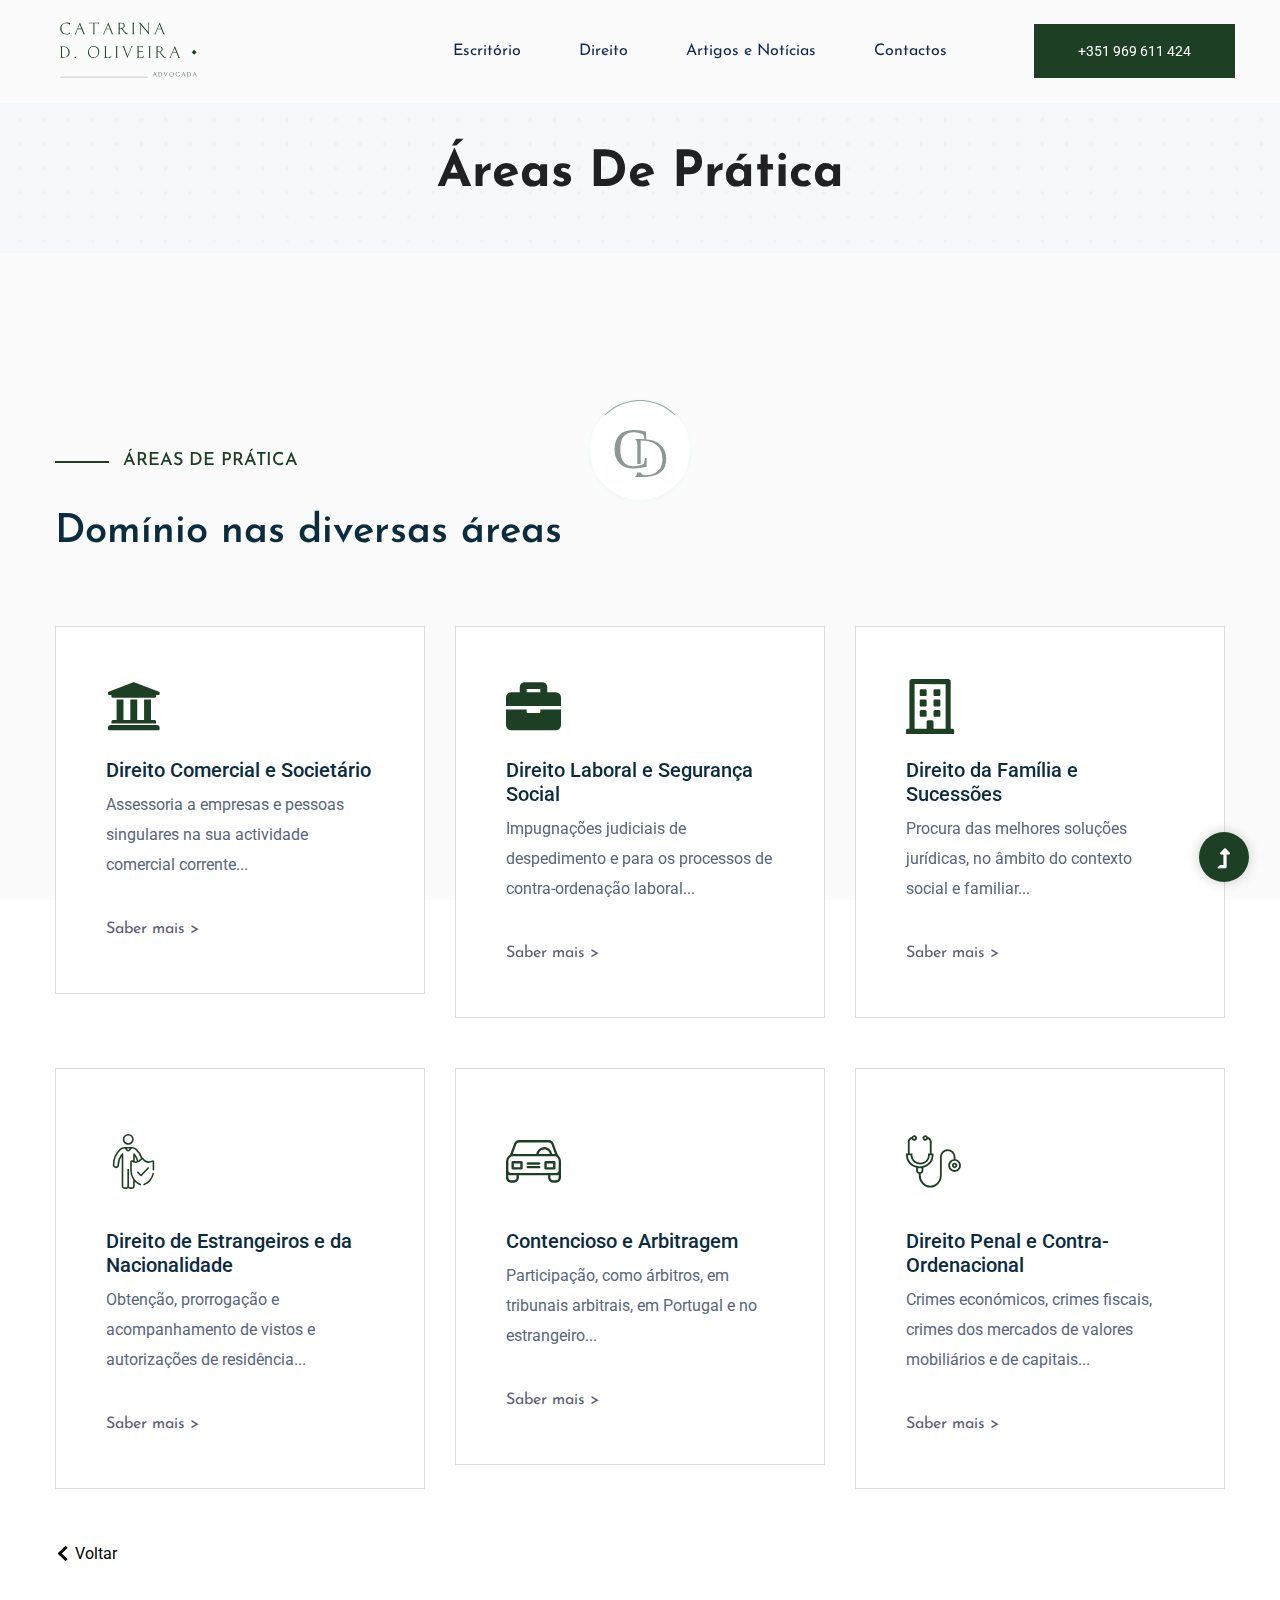
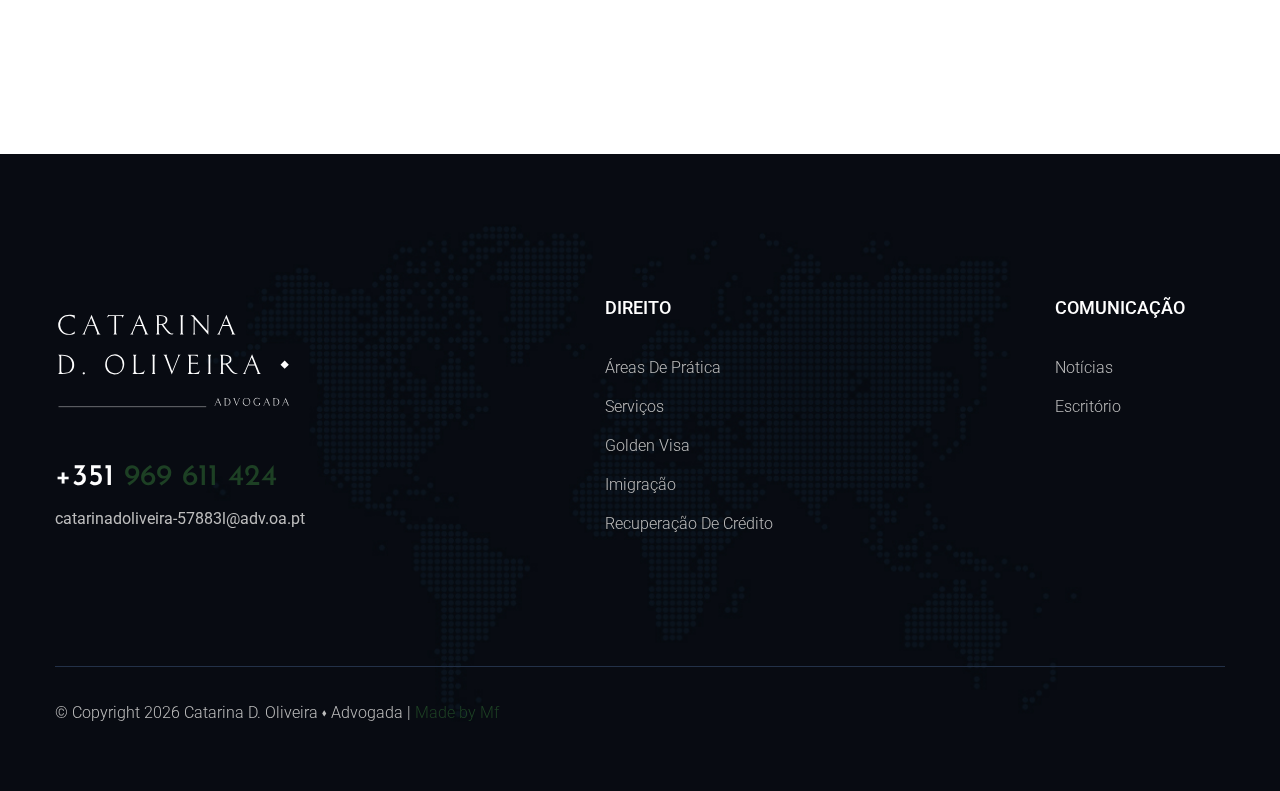
==== areas_de_pratica.html @ 8ecac86a "Initial commit" ====
<!doctype html>
<html class="no-js" lang="zxx">
<head>
    <meta charset="utf-8">
    <meta http-equiv="x-ua-compatible" content="ie=edge">
    <title>Catarina D. Oliveira - Advogada </title>
    <meta name="description" content="">
    <meta name="viewport" content="width=device-width, initial-scale=1">
    <link rel="manifest" href="site.webmanifest">
    <link rel="shortcut icon" type="image/x-icon" href="assets/img/favicon.svg">

    <!-- CSS here -->
    <link rel="stylesheet" href="assets/css/bootstrap.min.css">
    <link rel="stylesheet" href="assets/css/owl.carousel.min.css">
    <link rel="stylesheet" href="assets/css/slicknav.css">
    <link rel="stylesheet" href="assets/css/flaticon.css">
    <link rel="stylesheet" href="assets/css/animate.min.css">
    <link rel="stylesheet" href="assets/css/magnific-popup.css">
    <link rel="stylesheet" href="assets/css/fontawesome-all.min.css">
    <link rel="stylesheet" href="assets/css/themify-icons.css">
    <link rel="stylesheet" href="assets/css/slick.css">
    <link rel="stylesheet" href="assets/css/nice-select.css">
    <link rel="stylesheet" href="assets/css/style.css">
</head>
<body class="body-bg">
<!--? Preloader Start -->
<div id="preloader-active">
    <div class="preloader d-flex align-items-center justify-content-center">
        <div class="preloader-inner position-relative">
            <div class="preloader-circle"></div>
            <div class="preloader-img pere-text">
                <img src="assets/img/logo/loder.svg" alt="Logotipo CDO Advogada">
            </div>
        </div>
    </div>
</div>
<header>
    <!--? Header Start -->
    <div class="header-area">
        <div class="main-header  header-sticky">
            <div class="container-fluid">
                <div class="row align-items-center">
                    <!-- Logo -->
                    <div class="col-xl-2 col-lg-2 col-md-1">
                        <div class="logo">
                            <a href="index.html"><img src="assets/img/logo/logo.svg" alt="Logotipo CDO Advogada"></a>
                        </div>
                    </div>
                    <div class="col-xl-10 col-lg-10 col-md-10">
                        <div class="menu-main d-flex align-items-center justify-content-end">
                            <!-- Main-menu -->
                            <div class="main-menu f-right d-none d-lg-block">
                                <nav> 
                                    <ul id="navigation">
                                        <li><a href="escritorio.html">Escritório</a></li>
                                        <li><a>Direito</a>
                                            <ul class="submenu">
                                                <li><a><strong>Áreas de Prática</strong></a></li>
                                                <li><a href="index.html#serviços">Serviços</a></li>
                                            </ul>
                                        </li>
                                        <li><a href="escritorio.html#Artigos">Artigos e Notícias</a></li>
                                        <li><a href="contactos.html">Contactos</a></li>
                                    </ul>
                                </nav>
                            </div>
                            <div class="header-right-btn f-right d-none d-lg-block ml-30">
                                <a href="tel:+351969611424" class="header-btn">+351 969 611 424</a>
                            </div>
                        </div>
                    </div>   
                    <!-- Mobile Menu -->
                    <div class="col-12">
                        <div class="mobile_menu d-block d-lg-none"></div>
                    </div>
                </div>
            </div>
        </div>
    </div>
    <!-- Header End -->
    </header>
    <main>
        <!--? Hero Start -->
        <div class="slider-area2">
            <div class="slider-height2  d-flex align-items-center">
                <div class="container">
                    <div class="row">
                        <div class="col-xl-12">
                            <div class="hero-cap hero-cap2 text-center">
                                <h2>Áreas de Prática</h2>
                            </div>
                        </div>
                    </div>
                </div>
            </div>
        </div>
        <!--? Categories Area Start -->
        <div class="categories-area section-padding30">
            <div class="container">
                <div class="row">
                    <div class="col-lg-6 col-md-8">
                        <!-- Section Tittle -->
                        <div class="section-tittle mb-70">
                            <span>ÁREAS DE PRÁTICA</span>
                            <h2>Domínio nas diversas áreas</h2>
                        </div>
                    </div>
                </div>
                <div class="row">
                    <div class="col-lg-4 col-md-6 col-sm-6">
                        <div class="single-cat mb-50">
                            <div class="cat-icon">
                                <span class="fas fa-university" ></span>
                            </div>
                            <div class="cat-cap">
                                <h5>Direito Comercial e Societário</h5>
                                <p>Assessoria a empresas e pessoas singulares na sua actividade comercial corrente...</p>
                                 <a href="contactos.html" class="read-more1">Saber mais ></a>
                            </div>
                        </div>
                    </div>
                    <div class="col-lg-4 col-md-6 col-sm-6">
                        <div class="single-cat mb-50">
                            <div class="cat-icon">
                                <span class="fas fa-briefcase"></span>
                            </div>
                            <div class="cat-cap">
                                <h5>Direito Laboral e Segurança Social</h5>
                                <p>Impugnações judiciais de despedimento e para os processos de contra-ordenação laboral...</p>
                                 <a href="contactos.html" class="read-more1">Saber mais ></a>
                            </div>
                        </div>
                    </div>
                    <div class="col-lg-4 col-md-6 col-sm-6">
                        <div class="single-cat mb-50">
                            <div class="cat-icon">
                                <span class="far fa-building"></span>
                            </div>
                            <div class="cat-cap">
                                <h5>Direito da Família e Sucessões </h5>
                                <p>Procura das melhores soluções jurídicas, no âmbito do contexto social e familiar...</p>
                                 <a href="contactos.html" class="read-more1">Saber mais ></a>
                            </div>
                        </div>
                    </div>
                    <div class="col-lg-4 col-md-6 col-sm-6">
                        <div class="single-cat mb-50">
                            <div class="cat-icon">
                                <span class="flaticon-life"></span>
                            </div>
                            <div class="cat-cap">
                                <h5>Direito de Estrangeiros e da Nacionalidade</h5>
                                <p>Obtenção, prorrogação e acompanhamento de vistos e autorizações de residência...</p>
                                <a href="contactos.html" class="read-more1">Saber mais ></a>
                            </div>
                        </div>
                    </div>
                    <div class="col-lg-4 col-md-6 col-sm-6">
                        <div class="single-cat mb-50">
                            <div class="cat-icon">
                                <span class="flaticon-car"></span>
                            </div>
                            <div class="cat-cap">
                                <h5>Contencioso e Arbitragem </h5>
                                <p>Participação, como árbitros, em tribunais arbitrais, em Portugal e no estrangeiro...</p>
                                 <a href="contactos.html" class="read-more1">Saber mais ></a>
                            </div>
                        </div>
                    </div>
                    <div class="col-lg-4 col-md-6 col-sm-6">
                        <div class="single-cat mb-50">
                            <div class="cat-icon">
                                <span class="flaticon-doctor"></span>
                            </div>
                            <div class="cat-cap">
                                <h5>Direito Penal e Contra-Ordenacional</h5>
                                <p>Crimes económicos, crimes fiscais, crimes dos mercados de valores mobiliários e de capitais...</p>
                                 <a href="contactos.html" class="read-more1">Saber mais ></a>
                            </div>
                        </div>
                    </div>
                    <br><br>
                    <P><a style="color: black;padding-left:20px;" href="index.html#areas"><i class="left-arrow"></i> Voltar</a></P>
                </div>
            </div>
        </div>
    </main>
    <footer>
        <!--? Footer Start-->
        <div class="footer-area section-bg" data-background="assets/img/gallery/footer_bg.jpg">
            <div class="container">
                <div class="footer-top footer-padding">
                    <div class="row d-flex justify-content-between">
                        <div class="col-xl-3 col-lg-4 col-md-5 col-sm-8">
                            <div class="single-footer-caption mb-50">
                                <!-- logo -->
                                <div class="footer-logo">
                                    <a href="index.html"><img src="assets/img/logo/logo_footer.svg" alt=""></a>
                                </div>
                              
                                <div class="footer-number">
                                    <h4><span>+351 </span>969 611 424</h4>
                                    <p>catarinadoliveira-57883l@adv.oa.pt</p>
                                </div>
                            </div>
                        </div>
                        <div class="col-xl-2 col-lg-2 col-md-3 col-sm-5">
                            <div class="single-footer-caption mb-50">
                                <div class="footer-tittle">
                                    <h4>Direito</h4>
                                    <ul>
                                        <li><a href="areas_de_pratica.html">Áreas de Prática</a></li>
                                        <li><a href="#serviços">Serviços</a></li>
                                        <li><a href="servicos_golden_visa.html">Golden Visa</a></li>
                                        <li><a href="servicos_imigracao.html">Imigração</a></li>
                                        <li><a href="servicos _recuperacao_credito.html">Recuperação de Crédito</a></li>
                                    </ul>
                                </div>
                            </div>
                        </div>
                        <div class="col-xl-2 col-lg-2 col-md-3 col-sm-5">
                            <div class="single-footer-caption mb-50">
                                <div class="footer-tittle">
                                    <h4>Comunicação</h4>
                                    <ul>
                                        <li><a href="escritorio.html#Artigos">Notícias</a></li>
                                        <li><a href="escritorio.html">Escritório</a></li>
                                        <!--<li><a href="#">Política de Privacidade</a></li>
                                        <li><a href="#">Mapa do site</a></li>-->
                                    </ul>
                                </div>
                            </div>
                        </div>
                    </div>
                </div>
                <div class="footer-bottom">
                    <div class="row d-flex justify-content-between align-items-center">
                        <div class="col-xl-9 col-lg-8">
                            <div class="footer-copy-right">
                                <p>&copy; Copyright <script>document.write(new Date().getFullYear());</script> Catarina D. Oliveira &#11050; Advogada | <a>Made by Mf</a></p>
                            </div>
                        </div>
                    </div>
                </div>
            </div>
        </div>
        <!-- Footer End-->
      </footer>
      <!-- Scroll Up -->
      <div id="back-top" >
        <a title="Go to Top" href="#"> <i class="fas fa-level-up-alt"></i></a>
      </div>
      
        <!-- JS here -->
        
        <script src="./assets/js/vendor/modernizr-3.5.0.min.js"></script>
        <!-- Jquery, Popper, Bootstrap -->
        <script src="./assets/js/vendor/jquery-1.12.4.min.js"></script>
        <script src="./assets/js/popper.min.js"></script>
        <script src="./assets/js/bootstrap.min.js"></script>
        <!-- Jquery Mobile Menu -->
        <script src="./assets/js/jquery.slicknav.min.js"></script>
      
        <!-- Jquery Slick , Owl-Carousel Plugins -->
        <script src="./assets/js/owl.carousel.min.js"></script>
        <script src="./assets/js/slick.min.js"></script>
        <!-- One Page, Animated-HeadLin -->
        <script src="./assets/js/wow.min.js"></script>
        <script src="./assets/js/animated.headline.js"></script>
        <script src="./assets/js/jquery.magnific-popup.js"></script>
      
        <!-- Nice-select, sticky -->
        <script src="./assets/js/jquery.nice-select.min.js"></script>
        <script src="./assets/js/jquery.sticky.js"></script>
      
        <!-- counter , waypoint -->
        <script src="./assets/js/jquery.counterup.min.js"></script>
        
        <!-- contact js -->
        <script src="./assets/js/contact.js"></script>
        <script src="./assets/js/jquery.form.js"></script>
        <script src="./assets/js/jquery.validate.min.js"></script>
        <script src="./assets/js/mail-script.js"></script>
        <script src="./assets/js/jquery.ajaxchimp.min.js"></script>
        
        <!-- Jquery Plugins, main Jquery -->	
        <script src="./assets/js/plugins.js"></script>
        <script src="./assets/js/main.js"></script>
        
      </body>
      </html>
---- assets/css/flaticon.css ----
/*
  	Flaticon icon font: Flaticon
  	Creation date: 22/04/2020 14:40
  	*/

@font-face {
  font-family: "Flaticon";
  src: url("../fonts/Flaticon.eot");
  src: url("../fonts/Flaticon.eot?#iefix") format("embedded-opentype"),
       url("../fonts/Flaticon.woff2") format("woff2"),
       url("../fonts/Flaticon.woff") format("woff"),
       url("../fonts/Flaticon.ttf") format("truetype"),
       url("../fonts/Flaticon.svg#Flaticon") format("svg");
  font-weight: normal;
  font-style: normal;
}

@media screen and (-webkit-min-device-pixel-ratio:0) {
  @font-face {
    font-family: "Flaticon";
    src: url(".../fonts/fonts/Flaticon.svg#Flaticon") format("svg");
  }
}

[class^="flaticon-"]:before, [class*=" flaticon-"]:before,
[class^="flaticon-"]:after, [class*=" flaticon-"]:after {   
  font-family: Flaticon;
}

.flaticon-car:before { content: "\f100"; }
.flaticon-doctor:before { content: "\f101"; }
.flaticon-life:before { content: "\f102"; }
---- assets/css/themify-icons.css ----
@font-face {
	font-family: 'themify';
	src:url('../fonts/themify.eot?-fvbane');


	src:url('../fonts/themify.eot?#iefix-fvbane') format('embedded-opentype'),
		url('../fonts/themify.woff?-fvbane') format('woff'),
		url('../fonts/themify.ttf?-fvbane') format('truetype'),
		url('../fonts/themify.svg?-fvbane#themify') format('svg');
	font-weight: normal;
	font-style: normal;
}

[class^="ti-"], [class*=" ti-"] {
	font-family: 'themify';
	speak: none;
	font-style: normal;
	font-weight: normal;
	font-variant: normal;
	text-transform: none;
	line-height: 1;

	/* Better Font Rendering =========== */
	-webkit-font-smoothing: antialiased;
	-moz-osx-font-smoothing: grayscale;
}

.ti-wand:before {
	content: "\e600";
}
.ti-volume:before {
	content: "\e601";
}
.ti-user:before {
	content: "\e602";
}
.ti-unlock:before {
	content: "\e603";
}
.ti-unlink:before {
	content: "\e604";
}
.ti-trash:before {
	content: "\e605";
}
.ti-thought:before {
	content: "\e606";
}
.ti-target:before {
	content: "\e607";
}
.ti-tag:before {
	content: "\e608";
}
.ti-tablet:before {
	content: "\e609";
}
.ti-star:before {
	content: "\e60a";
}
.ti-spray:before {
	content: "\e60b";
}
.ti-signal:before {
	content: "\e60c";
}
.ti-shopping-cart:before {
	content: "\e60d";
}
.ti-shopping-cart-full:before {
	content: "\e60e";
}
.ti-settings:before {
	content: "\e60f";
}
.ti-search:before {
	content: "\e610";
}
.ti-zoom-in:before {
	content: "\e611";
}
.ti-zoom-out:before {
	content: "\e612";
}
.ti-cut:before {
	content: "\e613";
}
.ti-ruler:before {
	content: "\e614";
}
.ti-ruler-pencil:before {
	content: "\e615";
}
.ti-ruler-alt:before {
	content: "\e616";
}
.ti-bookmark:before {
	content: "\e617";
}
.ti-bookmark-alt:before {
	content: "\e618";
}
.ti-reload:before {
	content: "\e619";
}
.ti-plus:before {
	content: "\e61a";
}
.ti-pin:before {
	content: "\e61b";
}
.ti-pencil:before {
	content: "\e61c";
}
.ti-pencil-alt:before {
	content: "\e61d";
}
.ti-paint-roller:before {
	content: "\e61e";
}
.ti-paint-bucket:before {
	content: "\e61f";
}
.ti-na:before {
	content: "\e620";
}
.ti-mobile:before {
	content: "\e621";
}
.ti-minus:before {
	content: "\e622";
}
.ti-medall:before {
	content: "\e623";
}
.ti-medall-alt:before {
	content: "\e624";
}
.ti-marker:before {
	content: "\e625";
}
.ti-marker-alt:before {
	content: "\e626";
}
.ti-arrow-up:before {
	content: "\e627";
}
.ti-arrow-right:before {
	content: "\e628";
}
.ti-arrow-left:before {
	content: "\e629";
}
.ti-arrow-down:before {
	content: "\e62a";
}
.ti-lock:before {
	content: "\e62b";
}
.ti-location-arrow:before {
	content: "\e62c";
}
.ti-link:before {
	content: "\e62d";
}
.ti-layout:before {
	content: "\e62e";
}
.ti-layers:before {
	content: "\e62f";
}
.ti-layers-alt:before {
	content: "\e630";
}
.ti-key:before {
	content: "\e631";
}
.ti-import:before {
	content: "\e632";
}
.ti-image:before {
	content: "\e633";
}
.ti-heart:before {
	content: "\e634";
}
.ti-heart-broken:before {
	content: "\e635";
}
.ti-hand-stop:before {
	content: "\e636";
}
.ti-hand-open:before {
	content: "\e637";
}
.ti-hand-drag:before {
	content: "\e638";
}
.ti-folder:before {
	content: "\e639";
}
.ti-flag:before {
	content: "\e63a";
}
.ti-flag-alt:before {
	content: "\e63b";
}
.ti-flag-alt-2:before {
	content: "\e63c";
}
.ti-eye:before {
	content: "\e63d";
}
.ti-export:before {
	content: "\e63e";
}
.ti-exchange-vertical:before {
	content: "\e63f";
}
.ti-desktop:before {
	content: "\e640";
}
.ti-cup:before {
	content: "\e641";
}
.ti-crown:before {
	content: "\e642";
}
.ti-comments:before {
	content: "\e643";
}
.ti-comment:before {
	content: "\e644";
}
.ti-comment-alt:before {
	content: "\e645";
}
.ti-close:before {
	content: "\e646";
}
.ti-clip:before {
	content: "\e647";
}
.ti-angle-up:before {
	content: "\e648";
}
.ti-angle-right:before {
	content: "\e649";
}
.ti-angle-left:before {
	content: "\e64a";
}
.ti-angle-down:before {
	content: "\e64b";
}
.ti-check:before {
	content: "\e64c";
}
.ti-check-box:before {
	content: "\e64d";
}
.ti-camera:before {
	content: "\e64e";
}
.ti-announcement:before {
	content: "\e64f";
}
.ti-brush:before {
	content: "\e650";
}
.ti-briefcase:before {
	content: "\e651";
}
.ti-bolt:before {
	content: "\e652";
}
.ti-bolt-alt:before {
	content: "\e653";
}
.ti-blackboard:before {
	content: "\e654";
}
.ti-bag:before {
	content: "\e655";
}
.ti-move:before {
	content: "\e656";
}
.ti-arrows-vertical:before {
	content: "\e657";
}
.ti-arrows-horizontal:before {
	content: "\e658";
}
.ti-fullscreen:before {
	content: "\e659";
}
.ti-arrow-top-right:before {
	content: "\e65a";
}
.ti-arrow-top-left:before {
	content: "\e65b";
}
.ti-arrow-circle-up:before {
	content: "\e65c";
}
.ti-arrow-circle-right:before {
	content: "\e65d";
}
.ti-arrow-circle-left:before {
	content: "\e65e";
}
.ti-arrow-circle-down:before {
	content: "\e65f";
}
.ti-angle-double-up:before {
	content: "\e660";
}
.ti-angle-double-right:before {
	content: "\e661";
}
.ti-angle-double-left:before {
	content: "\e662";
}
.ti-angle-double-down:before {
	content: "\e663";
}
.ti-zip:before {
	content: "\e664";
}
.ti-world:before {
	content: "\e665";
}
.ti-wheelchair:before {
	content: "\e666";
}
.ti-view-list:before {
	content: "\e667";
}
.ti-view-list-alt:before {
	content: "\e668";
}
.ti-view-grid:before {
	content: "\e669";
}
.ti-uppercase:before {
	content: "\e66a";
}
.ti-upload:before {
	content: "\e66b";
}
.ti-underline:before {
	content: "\e66c";
}
.ti-truck:before {
	content: "\e66d";
}
.ti-timer:before {
	content: "\e66e";
}
.ti-ticket:before {
	content: "\e66f";
}
.ti-thumb-up:before {
	content: "\e670";
}
.ti-thumb-down:before {
	content: "\e671";
}
.ti-text:before {
	content: "\e672";
}
.ti-stats-up:before {
	content: "\e673";
}
.ti-stats-down:before {
	content: "\e674";
}
.ti-split-v:before {
	content: "\e675";
}
.ti-split-h:before {
	content: "\e676";
}
.ti-smallcap:before {
	content: "\e677";
}
.ti-shine:before {
	content: "\e678";
}
.ti-shift-right:before {
	content: "\e679";
}
.ti-shift-left:before {
	content: "\e67a";
}
.ti-shield:before {
	content: "\e67b";
}
.ti-notepad:before {
	content: "\e67c";
}
.ti-server:before {
	content: "\e67d";
}
.ti-quote-right:before {
	content: "\e67e";
}
.ti-quote-left:before {
	content: "\e67f";
}
.ti-pulse:before {
	content: "\e680";
}
.ti-printer:before {
	content: "\e681";
}
.ti-power-off:before {
	content: "\e682";
}
.ti-plug:before {
	content: "\e683";
}
.ti-pie-chart:before {
	content: "\e684";
}
.ti-paragraph:before {
	content: "\e685";
}
.ti-panel:before {
	content: "\e686";
}
.ti-package:before {
	content: "\e687";
}
.ti-music:before {
	content: "\e688";
}
.ti-music-alt:before {
	content: "\e689";
}
.ti-mouse:before {
	content: "\e68a";
}
.ti-mouse-alt:before {
	content: "\e68b";
}
.ti-money:before {
	content: "\e68c";
}
.ti-microphone:before {
	content: "\e68d";
}
.ti-menu:before {
	content: "\e68e";
}
.ti-menu-alt:before {
	content: "\e68f";
}
.ti-map:before {
	content: "\e690";
}
.ti-map-alt:before {
	content: "\e691";
}
.ti-loop:before {
	content: "\e692";
}
.ti-location-pin:before {
	content: "\e693";
}
.ti-list:before {
	content: "\e694";
}
.ti-light-bulb:before {
	content: "\e695";
}
.ti-Italic:before {
	content: "\e696";
}
.ti-info:before {
	content: "\e697";
}
.ti-infinite:before {
	content: "\e698";
}
.ti-id-badge:before {
	content: "\e699";
}
.ti-hummer:before {
	content: "\e69a";
}
.ti-home:before {
	content: "\e69b";
}
.ti-help:before {
	content: "\e69c";
}
.ti-headphone:before {
	content: "\e69d";
}
.ti-harddrives:before {
	content: "\e69e";
}
.ti-harddrive:before {
	content: "\e69f";
}
.ti-gift:before {
	content: "\e6a0";
}
.ti-game:before {
	content: "\e6a1";
}
.ti-filter:before {
	content: "\e6a2";
}
.ti-files:before {
	content: "\e6a3";
}
.ti-file:before {
	content: "\e6a4";
}
.ti-eraser:before {
	content: "\e6a5";
}
.ti-envelope:before {
	content: "\e6a6";
}
.ti-download:before {
	content: "\e6a7";
}
.ti-direction:before {
	content: "\e6a8";
}
.ti-direction-alt:before {
	content: "\e6a9";
}
.ti-dashboard:before {
	content: "\e6aa";
}
.ti-control-stop:before {
	content: "\e6ab";
}
.ti-control-shuffle:before {
	content: "\e6ac";
}
.ti-control-play:before {
	content: "\e6ad";
}
.ti-control-pause:before {
	content: "\e6ae";
}
.ti-control-forward:before {
	content: "\e6af";
}
.ti-control-backward:before {
	content: "\e6b0";
}
.ti-cloud:before {
	content: "\e6b1";
}
.ti-cloud-up:before {
	content: "\e6b2";
}
.ti-cloud-down:before {
	content: "\e6b3";
}
.ti-clipboard:before {
	content: "\e6b4";
}
.ti-car:before {
	content: "\e6b5";
}
.ti-calendar:before {
	content: "\e6b6";
}
.ti-book:before {
	content: "\e6b7";
}
.ti-bell:before {
	content: "\e6b8";
}
.ti-basketball:before {
	content: "\e6b9";
}
.ti-bar-chart:before {
	content: "\e6ba";
}
.ti-bar-chart-alt:before {
	content: "\e6bb";
}
.ti-back-right:before {
	content: "\e6bc";
}
.ti-back-left:before {
	content: "\e6bd";
}
.ti-arrows-corner:before {
	content: "\e6be";
}
.ti-archive:before {
	content: "\e6bf";
}
.ti-anchor:before {
	content: "\e6c0";
}
.ti-align-right:before {
	content: "\e6c1";
}
.ti-align-left:before {
	content: "\e6c2";
}
.ti-align-justify:before {
	content: "\e6c3";
}
.ti-align-center:before {
	content: "\e6c4";
}
.ti-alert:before {
	content: "\e6c5";
}
.ti-alarm-clock:before {
	content: "\e6c6";
}
.ti-agenda:before {
	content: "\e6c7";
}
.ti-write:before {
	content: "\e6c8";
}
.ti-window:before {
	content: "\e6c9";
}
.ti-widgetized:before {
	content: "\e6ca";
}
.ti-widget:before {
	content: "\e6cb";
}
.ti-widget-alt:before {
	content: "\e6cc";
}
.ti-wallet:before {
	content: "\e6cd";
}
.ti-video-clapper:before {
	content: "\e6ce";
}
.ti-video-camera:before {
	content: "\e6cf";
}
.ti-vector:before {
	content: "\e6d0";
}
.ti-themify-logo:before {
	content: "\e6d1";
}
.ti-themify-favicon:before {
	content: "\e6d2";
}
.ti-themify-favicon-alt:before {
	content: "\e6d3";
}
.ti-support:before {
	content: "\e6d4";
}
.ti-stamp:before {
	content: "\e6d5";
}
.ti-split-v-alt:before {
	content: "\e6d6";
}
.ti-slice:before {
	content: "\e6d7";
}
.ti-shortcode:before {
	content: "\e6d8";
}
.ti-shift-right-alt:before {
	content: "\e6d9";
}
.ti-shift-left-alt:before {
	content: "\e6da";
}
.ti-ruler-alt-2:before {
	content: "\e6db";
}
.ti-receipt:before {
	content: "\e6dc";
}
.ti-pin2:before {
	content: "\e6dd";
}
.ti-pin-alt:before {
	content: "\e6de";
}
.ti-pencil-alt2:before {
	content: "\e6df";
}
.ti-palette:before {
	content: "\e6e0";
}
.ti-more:before {
	content: "\e6e1";
}
.ti-more-alt:before {
	content: "\e6e2";
}
.ti-microphone-alt:before {
	content: "\e6e3";
}
.ti-magnet:before {
	content: "\e6e4";
}
.ti-line-double:before {
	content: "\e6e5";
}
.ti-line-dotted:before {
	content: "\e6e6";
}
.ti-line-dashed:before {
	content: "\e6e7";
}
.ti-layout-width-full:before {
	content: "\e6e8";
}
.ti-layout-width-default:before {
	content: "\e6e9";
}
.ti-layout-width-default-alt:before {
	content: "\e6ea";
}
.ti-layout-tab:before {
	content: "\e6eb";
}
.ti-layout-tab-window:before {
	content: "\e6ec";
}
.ti-layout-tab-v:before {
	content: "\e6ed";
}
.ti-layout-tab-min:before {
	content: "\e6ee";
}
.ti-layout-slider:before {
	content: "\e6ef";
}
.ti-layout-slider-alt:before {
	content: "\e6f0";
}
.ti-layout-sidebar-right:before {
	content: "\e6f1";
}
.ti-layout-sidebar-none:before {
	content: "\e6f2";
}
.ti-layout-sidebar-left:before {
	content: "\e6f3";
}
.ti-layout-placeholder:before {
	content: "\e6f4";
}
.ti-layout-menu:before {
	content: "\e6f5";
}
.ti-layout-menu-v:before {
	content: "\e6f6";
}
.ti-layout-menu-separated:before {
	content: "\e6f7";
}
.ti-layout-menu-full:before {
	content: "\e6f8";
}
.ti-layout-media-right-alt:before {
	content: "\e6f9";
}
.ti-layout-media-right:before {
	content: "\e6fa";
}
.ti-layout-media-overlay:before {
	content: "\e6fb";
}
.ti-layout-media-overlay-alt:before {
	content: "\e6fc";
}
.ti-layout-media-overlay-alt-2:before {
	content: "\e6fd";
}
.ti-layout-media-left-alt:before {
	content: "\e6fe";
}
.ti-layout-media-left:before {
	content: "\e6ff";
}
.ti-layout-media-center-alt:before {
	content: "\e700";
}
.ti-layout-media-center:before {
	content: "\e701";
}
.ti-layout-list-thumb:before {
	content: "\e702";
}
.ti-layout-list-thumb-alt:before {
	content: "\e703";
}
.ti-layout-list-post:before {
	content: "\e704";
}
.ti-layout-list-large-image:before {
	content: "\e705";
}
.ti-layout-line-solid:before {
	content: "\e706";
}
.ti-layout-grid4:before {
	content: "\e707";
}
.ti-layout-grid3:before {
	content: "\e708";
}
.ti-layout-grid2:before {
	content: "\e709";
}
.ti-layout-grid2-thumb:before {
	content: "\e70a";
}
.ti-layout-cta-right:before {
	content: "\e70b";
}
.ti-layout-cta-left:before {
	content: "\e70c";
}
.ti-layout-cta-center:before {
	content: "\e70d";
}
.ti-layout-cta-btn-right:before {
	content: "\e70e";
}
.ti-layout-cta-btn-left:before {
	content: "\e70f";
}
.ti-layout-column4:before {
	content: "\e710";
}
.ti-layout-column3:before {
	content: "\e711";
}
.ti-layout-column2:before {
	content: "\e712";
}
.ti-layout-accordion-separated:before {
	content: "\e713";
}
.ti-layout-accordion-merged:before {
	content: "\e714";
}
.ti-layout-accordion-list:before {
	content: "\e715";
}
.ti-ink-pen:before {
	content: "\e716";
}
.ti-info-alt:before {
	content: "\e717";
}
.ti-help-alt:before {
	content: "\e718";
}
.ti-headphone-alt:before {
	content: "\e719";
}
.ti-hand-point-up:before {
	content: "\e71a";
}
.ti-hand-point-right:before {
	content: "\e71b";
}
.ti-hand-point-left:before {
	content: "\e71c";
}
.ti-hand-point-down:before {
	content: "\e71d";
}
.ti-gallery:before {
	content: "\e71e";
}
.ti-face-smile:before {
	content: "\e71f";
}
.ti-face-sad:before {
	content: "\e720";
}
.ti-credit-card:before {
	content: "\e721";
}
.ti-control-skip-forward:before {
	content: "\e722";
}
.ti-control-skip-backward:before {
	content: "\e723";
}
.ti-control-record:before {
	content: "\e724";
}
.ti-control-eject:before {
	content: "\e725";
}
.ti-comments-smiley:before {
	content: "\e726";
}
.ti-brush-alt:before {
	content: "\e727";
}
.ti-youtube:before {
	content: "\e728";
}
.ti-vimeo:before {
	content: "\e729";
}
.ti-twitter:before {
	content: "\e72a";
}
.ti-time:before {
	content: "\e72b";
}
.ti-tumblr:before {
	content: "\e72c";
}
.ti-skype:before {
	content: "\e72d";
}
.ti-share:before {
	content: "\e72e";
}
.ti-share-alt:before {
	content: "\e72f";
}
.ti-rocket:before {
	content: "\e730";
}
.ti-pinterest:before {
	content: "\e731";
}
.ti-new-window:before {
	content: "\e732";
}
.ti-microsoft:before {
	content: "\e733";
}
.ti-list-ol:before {
	content: "\e734";
}
.ti-linkedin:before {
	content: "\e735";
}
.ti-layout-sidebar-2:before {
	content: "\e736";
}
.ti-layout-grid4-alt:before {
	content: "\e737";
}
.ti-layout-grid3-alt:before {
	content: "\e738";
}
.ti-layout-grid2-alt:before {
	content: "\e739";
}
.ti-layout-column4-alt:before {
	content: "\e73a";
}
.ti-layout-column3-alt:before {
	content: "\e73b";
}
.ti-layout-column2-alt:before {
	content: "\e73c";
}
.ti-instagram:before {
	content: "\e73d";
}
.ti-google:before {
	content: "\e73e";
}
.ti-github:before {
	content: "\e73f";
}
.ti-flickr:before {
	content: "\e740";
}
.ti-facebook:before {
	content: "\e741";
}
.ti-dropbox:before {
	content: "\e742";
}
.ti-dribbble:before {
	content: "\e743";
}
.ti-apple:before {
	content: "\e744";
}
.ti-android:before {
	content: "\e745";
}
.ti-save:before {
	content: "\e746";
}
.ti-save-alt:before {
	content: "\e747";
}
.ti-yahoo:before {
	content: "\e748";
}
.ti-wordpress:before {
	content: "\e749";
}
.ti-vimeo-alt:before {
	content: "\e74a";
}
.ti-twitter-alt:before {
	content: "\e74b";
}
.ti-tumblr-alt:before {
	content: "\e74c";
}
.ti-trello:before {
	content: "\e74d";
}
.ti-stack-overflow:before {
	content: "\e74e";
}
.ti-soundcloud:before {
	content: "\e74f";
}
.ti-sharethis:before {
	content: "\e750";
}
.ti-sharethis-alt:before {
	content: "\e751";
}
.ti-reddit:before {
	content: "\e752";
}
.ti-pinterest-alt:before {
	content: "\e753";
}
.ti-microsoft-alt:before {
	content: "\e754";
}
.ti-linux:before {
	content: "\e755";
}
.ti-jsfiddle:before {
	content: "\e756";
}
.ti-joomla:before {
	content: "\e757";
}
.ti-html5:before {
	content: "\e758";
}
.ti-flickr-alt:before {
	content: "\e759";
}
.ti-email:before {
	content: "\e75a";
}
.ti-drupal:before {
	content: "\e75b";
}
.ti-dropbox-alt:before {
	content: "\e75c";
}
.ti-css3:before {
	content: "\e75d";
}
.ti-rss:before {
	content: "\e75e";
}
.ti-rss-alt:before {
	content: "\e75f";
}
---- assets/css/nice-select.css ----
.nice-select {
  -webkit-tap-highlight-color: transparent;
  background-color: #fff;
  border-radius: 5px;
  border: solid 1px #e8e8e8;
  box-sizing: border-box;
  clear: both;
  cursor: pointer;
  display: block;
  float: left;
  font-family: inherit;
  font-size: 14px;
  font-weight: normal;
  height: 42px;
  line-height: 40px;
  outline: none;
  padding-left: 18px;
  padding-right: 30px;
  position: relative;
  text-align: left !important;
  -webkit-transition: all 0.2s ease-in-out;
  transition: all 0.2s ease-in-out;
  -webkit-user-select: none;
     -moz-user-select: none;
      -ms-user-select: none;
          user-select: none;
  white-space: nowrap;
  width: auto; }
  .nice-select:hover {
    border-color: #dbdbdb; }
  .nice-select:active, .nice-select.open, .nice-select:focus {
    border-color: #999; }
  .nice-select:after {
    border-bottom: 2px solid #999;
    border-right: 2px solid #999;
    content: '';
    display: block;
    height: 5px;
    margin-top: -4px;
    pointer-events: none;
    position: absolute;
    right: 12px;
    top: 50%;
    -webkit-transform-origin: 66% 66%;
        -ms-transform-origin: 66% 66%;
            transform-origin: 66% 66%;
    -webkit-transform: rotate(45deg);
        -ms-transform: rotate(45deg);
            transform: rotate(45deg);
    -webkit-transition: all 0.15s ease-in-out;
    transition: all 0.15s ease-in-out;
    width: 5px; }
  .nice-select.open:after {
    -webkit-transform: rotate(-135deg);
        -ms-transform: rotate(-135deg);
            transform: rotate(-135deg); }
  .nice-select.open .list {
    opacity: 1;
    pointer-events: auto;
    -webkit-transform: scale(1) translateY(0);
        -ms-transform: scale(1) translateY(0);
            transform: scale(1) translateY(0); }
  .nice-select.disabled {
    border-color: #ededed;
    color: #999;
    pointer-events: none; }
    .nice-select.disabled:after {
      border-color: #cccccc; }
  .nice-select.wide {
    width: 100%; }
    .nice-select.wide .list {
      left: 0 !important;
      right: 0 !important; }
  .nice-select.right {
    float: right; }
    .nice-select.right .list {
      left: auto;
      right: 0; }
  .nice-select.small {
    font-size: 12px;
    height: 36px;
    line-height: 34px; }
    .nice-select.small:after {
      height: 4px;
      width: 4px; }
    .nice-select.small .option {
      line-height: 34px;
      min-height: 34px; }
  .nice-select .list {
    background-color: #fff;
    border-radius: 5px;
    box-shadow: 0 0 0 1px rgba(68, 68, 68, 0.11);
    box-sizing: border-box;
    margin-top: 4px;
    opacity: 0;
    overflow: hidden;
    padding: 0;
    pointer-events: none;
    position: absolute;
    top: 100%;
    left: 0;
    -webkit-transform-origin: 50% 0;
        -ms-transform-origin: 50% 0;
            transform-origin: 50% 0;
    -webkit-transform: scale(0.75) translateY(-21px);
        -ms-transform: scale(0.75) translateY(-21px);
            transform: scale(0.75) translateY(-21px);
    -webkit-transition: all 0.2s cubic-bezier(0.5, 0, 0, 1.25), opacity 0.15s ease-out;
    transition: all 0.2s cubic-bezier(0.5, 0, 0, 1.25), opacity 0.15s ease-out;
    z-index: 9; }
    .nice-select .list:hover .option:not(:hover) {
      background-color: transparent !important; }
  .nice-select .option {
    cursor: pointer;
    font-weight: 400;
    line-height: 40px;
    list-style: none;
    min-height: 40px;
    outline: none;
    padding-left: 18px;
    padding-right: 29px;
    text-align: left;
    -webkit-transition: all 0.2s;
    transition: all 0.2s; }
    .nice-select .option:hover, .nice-select .option.focus, .nice-select .option.selected.focus {
      background-color: #f6f6f6; }
    .nice-select .option.selected {
      font-weight: bold; }
    .nice-select .option.disabled {
      background-color: transparent;
      color: #999;
      cursor: default; }

.no-csspointerevents .nice-select .list {
  display: none; }

.no-csspointerevents .nice-select.open .list {
  display: block; }
---- assets/css/style.css ----
@import url("https://fonts.googleapis.com/css?family=Josefin+Sans:300,400,500,600,700|Roboto:300,400,500,700|Rubik:300,400,500,700,900&display=swap");.white-bg{background:#ffffff}.gray-bg{background:#f5f5f5}.section-bg1{background:#13151b}.gray-bg{background:#f7f7fd}.white-bg{background:#fff}.black-bg{background:#16161a}.theme-bg{background:#1d4024}.brand-bg{background:#f1f4fa}.testimonial-bg{background:#f9fafc}.white-color{color:#fff}.black-color{color:#16161a}.theme-color{color:#1d4024}.boxed-btn{background:#fff;color:#1d4024 !important;display:inline-block;padding:18px 44px;font-family:"Josefin Sans",sans-serif;font-size:14px;font-weight:400;border:0;border:1px solid #1d4024;letter-spacing:3px;text-align:center;color:#1d4024;text-transform:uppercase;cursor:pointer}.boxed-btn:hover{background:#1d4024;color:#fff !important;border:1px solid #1d4024}.boxed-btn:focus{outline:none}.boxed-btn.large-width{width:220px}[data-overlay]{position:relative;background-size:cover;background-repeat:no-repeat;background-position:center center}[data-overlay]::before{position:absolute;left:0;top:0;right:0;bottom:0;content:""}[data-opacity="1"]::before{opacity:0.1}[data-opacity="2"]::before{opacity:0.2}[data-opacity="3"]::before{opacity:0.3}[data-opacity="4"]::before{opacity:0.4}[data-opacity="5"]::before{opacity:0.5}[data-opacity="6"]::before{opacity:0.6}[data-opacity="7"]::before{opacity:0.7}[data-opacity="8"]::before{opacity:0.8}[data-opacity="9"]::before{opacity:0.9}body{font-family:"Roboto",sans-serif;font-weight:normal;font-style:normal}h1,h2,h3,h4,h5,h6{font-family:"Josefin Sans",sans-serif;color:#092c3f;margin-top:0px;font-style:normal;font-weight:500;text-transform:normal}p{font-family:"Roboto",sans-serif;color:#10285d;font-size:16px;line-height:30px;margin-bottom:15px;font-weight:normal}.single-brand.slick-slide{outline:0}.slick-initialized .slick-slide{outline:0}.bg-img-1{background-image:url(../img/slider/slider-img-1.jpg)}.bg-img-2{background-image:url(../img/background-img/bg-img-2.jpg)}.cta-bg-1{background-image:url(../img/background-img/bg-img-3.jpg)}.img{max-width:100%;-webkit-transition:all .3s ease-out 0s;-moz-transition:all .3s ease-out 0s;-ms-transition:all .3s ease-out 0s;-o-transition:all .3s ease-out 0s;transition:all .3s ease-out 0s}.f-left{float:left}.f-right{float:right}.fix{overflow:hidden}.clear{clear:both}a,.button{-webkit-transition:all .3s ease-out 0s;-moz-transition:all .3s ease-out 0s;-ms-transition:all .3s ease-out 0s;-o-transition:all .3s ease-out 0s;transition:all .3s ease-out 0s}a:focus,.button:focus{text-decoration:none;outline:none}a{color:#635c5c}a:hover{color:#fff}a:focus,a:hover,.portfolio-cat a:hover,.footer -menu li a:hover{text-decoration:none}a,button{color:#fff;outline:medium none}button:focus,input:focus,input:focus,textarea,textarea:focus{outline:0}.uppercase{text-transform:uppercase}input:focus::-moz-placeholder{opacity:0;-webkit-transition:.4s;-o-transition:.4s;transition:.4s}.capitalize{text-transform:capitalize}h1 a,h2 a,h3 a,h4 a,h5 a,h6 a{color:inherit}ul{margin:0px;padding:0px}li{list-style:none}hr{border-bottom:1px solid #eceff8;border-top:0 none;margin:30px 0;padding:0}.theme-overlay{position:relative}.theme-overlay::before{background:#1696e7 none repeat scroll 0 0;content:"";height:100%;left:0;opacity:0.6;position:absolute;top:0;width:100%}.overlay{position:relative;z-index:0}.overlay::before{position:absolute;content:"";top:0;left:0;width:100%;height:100%;z-index:-1}.overlay2{position:relative;z-index:0}.overlay2::before{position:absolute;content:"";background-color:#2E2200;top:0;left:0;width:100%;height:100%;z-index:-1;opacity:0.5}.section-padding{padding-top:120px;padding-bottom:120px}.separator{border-top:1px solid #f2f2f2}.mb-90{margin-bottom:90px}@media (max-width: 767px){.mb-90{margin-bottom:30px}}@media (min-width: 768px) and (max-width: 991px){.mb-90{margin-bottom:45px}}.owl-carousel .owl-nav div{background:rgba(255,255,255,0.8) none repeat scroll 0 0;height:40px;left:20px;line-height:40px;font-size:22px;color:#646464;opacity:1;visibility:visible;position:absolute;text-align:center;top:50%;transform:translateY(-50%);transition:all 0.3s ease 0s;width:40px}.owl-carousel .owl-nav div.owl-next{left:auto;right:-30px}.owl-carousel .owl-nav div.owl-next i{position:relative;right:0;top:1px}.owl-carousel .owl-nav div.owl-prev i{position:relative;right:1px;top:0px}.owl-carousel:hover .owl-nav div{opacity:1;visibility:visible}.owl-carousel:hover .owl-nav div:hover{color:#fff;background:#ff3500}.btn{background:#0b1416;padding:27px 44px;text-transform:capitalize;font-family:"Josefin Sans",sans-serif;color:#fff;cursor:pointer;display:inline-block;font-size:16px;border-radius:0px;-moz-user-select:none;font-weight:500;letter-spacing:1px;line-height:0;margin-bottom:0;margin:10px;cursor:pointer;transition:color 0.4s linear;position:relative;z-index:1;border:0;overflow:hidden;margin:0}.btn::before{content:"";position:absolute;left:0;top:0;width:101%;height:101%;background:#1d4024;color:#fff !important;z-index:1;transition:transform 0.5s;transition-timing-function:ease;transform-origin:0 0;transition-timing-function:cubic-bezier(0.5, 1.6, 0.4, 0.7);transform:scaleX(0);border-radius:0}.btn:hover::before{transform:scaleX(1);color:#fff !important;z-index:-1}a:hover{color:#fff}.btn.focus,.btn:focus{outline:0;box-shadow:none}.header-btn{background:#1d4024;padding:19px 44px;color:#fff;cursor:pointer;text-transform:uppercase;font-family:"Roboto",sans-serif;font-size:14px}.header-btn:hover{color:#fff}.btn-black{background:#0b1416}.btn3{width:100%;padding:59px 0}@media only screen and (min-width: 768px) and (max-width: 991px){.btn3{margin-top:30px;padding:35px 0}}@media only screen and (min-width: 576px) and (max-width: 767px){.btn3{padding:35px 0}}@media (max-width: 575px){.btn3{padding:35px 0}}.submit-btn{width:100%;background:#1d4024;padding:19px 44px;color:#fff;cursor:pointer;text-transform:uppercase;font-family:"Roboto",sans-serif;font-size:14px;border-radius:5px;border:0}.hero-btn{padding:30px 38px}.hero-btn::before{background:#1d4024;color:#fff !important}.post-btn{background:#1d4024;padding:30px 30px}hero-btn{padding:30px 38px}@media (max-width: 575px){.btn.btn-black.f-right{float:left;margin-top:20px}}@media only screen and (min-width: 576px) and (max-width: 767px){.btn.btn-black.f-right{float:left;margin-top:20px}}.submit-btn2{background:#1d4024;width:100%;height:60px;padding:10px 20px;border:0;color:#fff;text-transform:capitalize;cursor:pointer;font-size:16px;border-radius:0px}.border-btn{border:1px solid #e3c6c6;color:#464d65;background:none;border-radius:5px;text-transform:capitalize;padding:25px 57px;-moz-user-select:none;cursor:pointer;display:inline-block;font-size:14px;font-weight:500;letter-spacing:1px;margin-bottom:0;position:relative;transition:color 0.4s linear;position:relative;overflow:hidden;margin:0}@media (max-width: 575px){.border-btn{display:none}}.border-btn::before{border:1px solid transparent;content:"";position:absolute;left:0;top:0;width:101%;height:101%;background:#1d4024;z-index:-1;transition:transform 0.5s;transition-timing-function:ease;transform-origin:0 0;transition-timing-function:cubic-bezier(0.5, 1.6, 0.4, 0.7);transform:scaleY(0);border-radius:0}.border-btn:hover::before{transform:scaleY(1);border:1px solid transparent}.breadcrumb>.active{color:#888}#scrollUp,#back-top{background:#1d4024;height:50px;width:50px;right:31px;bottom:18px;position:fixed;z-index:10;color:#fff;font-size:20px;text-align:center;border-radius:50%;line-height:48px;border:2px solid transparent;box-shadow:0 0 10px 3px rgba(108,98,98,0.2)}@media (max-width: 575px){#scrollUp,#back-top{right:16px}}#scrollUp a i,#back-top a i{display:block;line-height:50px}#scrollUp:hover{color:#fff}.sticky-bar{left:0;margin:auto;position:fixed;top:0;width:100%;-webkit-box-shadow:0 10px 15px rgba(25,25,25,0.1);box-shadow:0 10px 15px rgba(25,25,25,0.1);z-index:9999;-webkit-animation:300ms ease-in-out 0s normal none 1 running fadeInDown;animation:300ms ease-in-out 0s normal none 1 running fadeInDown;-webkit-box-shadow:0 10px 15px rgba(25,25,25,0.1);background:#fff}.mt-5{margin-top:5px}.mt-10{margin-top:10px}.mt-15{margin-top:15px}.mt-20{margin-top:20px}.mt-25{margin-top:25px}.mt-30{margin-top:30px}.mt-35{margin-top:35px}.mt-40{margin-top:40px}.mt-45{margin-top:45px}.mt-50{margin-top:50px}.mt-55{margin-top:55px}.mt-60{margin-top:60px}.mt-65{margin-top:65px}.mt-70{margin-top:70px}.mt-75{margin-top:75px}.mt-80{margin-top:80px}.mt-85{margin-top:85px}.mt-90{margin-top:90px}.mt-95{margin-top:95px}.mt-100{margin-top:100px}.mt-105{margin-top:105px}.mt-110{margin-top:110px}.mt-115{margin-top:115px}.mt-120{margin-top:120px}.mt-125{margin-top:125px}.mt-130{margin-top:130px}.mt-135{margin-top:135px}.mt-140{margin-top:140px}.mt-145{margin-top:145px}.mt-150{margin-top:150px}.mt-155{margin-top:155px}.mt-160{margin-top:160px}.mt-165{margin-top:165px}.mt-170{margin-top:170px}.mt-175{margin-top:175px}.mt-180{margin-top:180px}.mt-185{margin-top:185px}.mt-190{margin-top:190px}.mt-195{margin-top:195px}.mt-200{margin-top:200px}.mb-5{margin-bottom:5px}.mb-10{margin-bottom:10px}.mb-15{margin-bottom:15px}.mb-20{margin-bottom:20px}.mb-25{margin-bottom:25px}.mb-30{margin-bottom:30px}.mb-35{margin-bottom:35px}.mb-40{margin-bottom:40px}.mb-45{margin-bottom:45px}.mb-50{margin-bottom:50px}.mb-55{margin-bottom:55px}.mb-60{margin-bottom:60px}.mb-65{margin-bottom:65px}.mb-70{margin-bottom:70px}.mb-75{margin-bottom:75px}.mb-80{margin-bottom:80px}.mb-85{margin-bottom:85px}.mb-90{margin-bottom:90px}.mb-95{margin-bottom:95px}.mb-100{margin-bottom:100px}.mb-105{margin-bottom:105px}.mb-110{margin-bottom:110px}.mb-115{margin-bottom:115px}.mb-120{margin-bottom:120px}.mb-125{margin-bottom:125px}.mb-130{margin-bottom:130px}.mb-135{margin-bottom:135px}.mb-140{margin-bottom:140px}.mb-145{margin-bottom:145px}.mb-150{margin-bottom:150px}.mb-155{margin-bottom:155px}.mb-160{margin-bottom:160px}.mb-165{margin-bottom:165px}.mb-170{margin-bottom:170px}.mb-175{margin-bottom:175px}.mb-180{margin-bottom:180px}.mb-185{margin-bottom:185px}.mb-190{margin-bottom:190px}.mb-195{margin-bottom:195px}.mb-200{margin-bottom:200px}.ml-5{margin-left:5px}.ml-10{margin-left:10px}.ml-15{margin-left:15px}.ml-20{margin-left:20px}.ml-25{margin-left:25px}.ml-30{margin-left:30px}.ml-35{margin-left:35px}.ml-40{margin-left:40px}.ml-45{margin-left:45px}.ml-50{margin-left:50px}.ml-55{margin-left:55px}.ml-60{margin-left:60px}.ml-65{margin-left:65px}.ml-70{margin-left:70px}.ml-75{margin-left:75px}.ml-80{margin-left:80px}.ml-85{margin-left:85px}.ml-90{margin-left:90px}.ml-95{margin-left:95px}.ml-100{margin-left:100px}.ml-105{margin-left:105px}.ml-110{margin-left:110px}.ml-115{margin-left:115px}.ml-120{margin-left:120px}.ml-125{margin-left:125px}.ml-130{margin-left:130px}.ml-135{margin-left:135px}.ml-140{margin-left:140px}.ml-145{margin-left:145px}.ml-150{margin-left:150px}.ml-155{margin-left:155px}.ml-160{margin-left:160px}.ml-165{margin-left:165px}.ml-170{margin-left:170px}.ml-175{margin-left:175px}.ml-180{margin-left:180px}.ml-185{margin-left:185px}.ml-190{margin-left:190px}.ml-195{margin-left:195px}.ml-200{margin-left:200px}.mr-5{margin-right:5px}.mr-10{margin-right:10px}.mr-15{margin-right:15px}.mr-20{margin-right:20px}.mr-25{margin-right:25px}.mr-30{margin-right:30px}.mr-35{margin-right:35px}.mr-40{margin-right:40px}.mr-45{margin-right:45px}.mr-50{margin-right:50px}.mr-55{margin-right:55px}.mr-60{margin-right:60px}.mr-65{margin-right:65px}.mr-70{margin-right:70px}.mr-75{margin-right:75px}.mr-80{margin-right:80px}.mr-85{margin-right:85px}.mr-90{margin-right:90px}.mr-95{margin-right:95px}.mr-100{margin-right:100px}.mr-105{margin-right:105px}.mr-110{margin-right:110px}.mr-115{margin-right:115px}.mr-120{margin-right:120px}.mr-125{margin-right:125px}.mr-130{margin-right:130px}.mr-135{margin-right:135px}.mr-140{margin-right:140px}.mr-145{margin-right:145px}.mr-150{margin-right:150px}.mr-155{margin-right:155px}.mr-160{margin-right:160px}.mr-165{margin-right:165px}.mr-170{margin-right:170px}.mr-175{margin-right:175px}.mr-180{margin-right:180px}.mr-185{margin-right:185px}.mr-190{margin-right:190px}.mr-195{margin-right:195px}.mr-200{margin-right:200px}.pt-5{padding-top:5px}.pt-10{padding-top:10px}.pt-15{padding-top:15px}.pt-20{padding-top:20px}.pt-25{padding-top:25px}.pt-30{padding-top:30px}.pt-35{padding-top:35px}.pt-40{padding-top:40px}.pt-45{padding-top:45px}.pt-50{padding-top:50px}.pt-55{padding-top:55px}.pt-60{padding-top:60px}.pt-65{padding-top:65px}.pt-70{padding-top:70px}.pt-75{padding-top:75px}.pt-80{padding-top:80px}.pt-85{padding-top:85px}.pt-90{padding-top:90px}.pt-95{padding-top:95px}.pt-100{padding-top:100px}.pt-105{padding-top:105px}.pt-110{padding-top:110px}.pt-115{padding-top:115px}.pt-120{padding-top:120px}.pt-125{padding-top:125px}.pt-130{padding-top:130px}.pt-135{padding-top:135px}.pt-140{padding-top:140px}.pt-145{padding-top:145px}.pt-150{padding-top:150px}.pt-155{padding-top:155px}.pt-160{padding-top:160px}.pt-165{padding-top:165px}.pt-170{padding-top:170px}.pt-175{padding-top:175px}.pt-180{padding-top:180px}.pt-185{padding-top:185px}.pt-190{padding-top:190px}.pt-195{padding-top:195px}.pt-200{padding-top:200px}.pt-260{padding-top:260px}.pb-5{padding-bottom:5px}.pb-10{padding-bottom:10px}.pb-15{padding-bottom:15px}.pb-20{padding-bottom:20px}.pb-25{padding-bottom:25px}.pb-30{padding-bottom:30px}.pb-35{padding-bottom:35px}.pb-40{padding-bottom:40px}.pb-45{padding-bottom:45px}.pb-50{padding-bottom:50px}.pb-55{padding-bottom:55px}.pb-60{padding-bottom:60px}.pb-65{padding-bottom:65px}.pb-70{padding-bottom:70px}.pb-75{padding-bottom:75px}.pb-80{padding-bottom:80px}.pb-85{padding-bottom:85px}.pb-90{padding-bottom:90px}.pb-95{padding-bottom:95px}.pb-100{padding-bottom:100px}.pb-105{padding-bottom:105px}.pb-110{padding-bottom:110px}.pb-115{padding-bottom:115px}.pb-120{padding-bottom:120px}.pb-125{padding-bottom:125px}.pb-130{padding-bottom:130px}.pb-135{padding-bottom:135px}.pb-140{padding-bottom:140px}.pb-145{padding-bottom:145px}.pb-150{padding-bottom:150px}.pb-155{padding-bottom:155px}.pb-160{padding-bottom:160px}.pb-165{padding-bottom:165px}.pb-170{padding-bottom:170px}.pb-175{padding-bottom:175px}.pb-180{padding-bottom:180px}.pb-185{padding-bottom:185px}.pb-190{padding-bottom:190px}.pb-195{padding-bottom:195px}.pb-200{padding-bottom:200px}.pl-5{padding-left:5px}.pl-10{padding-left:10px}.pl-15{padding-left:15px}.pl-20{padding-left:20px}.pl-25{padding-left:25px}.pl-30{padding-left:30px}.pl-35{padding-left:35px}.pl-40{padding-left:40px}.pl-45{padding-left:45px}.pl-50{padding-left:50px}.pl-55{padding-left:55px}.pl-60{padding-left:60px}.pl-65{padding-left:65px}.pl-70{padding-left:70px}.pl-75{padding-left:75px}.pl-80{padding-left:80px}.pl-85{padding-left:85px}.pl-90{padding-left:90px}.pl-95{padding-left:95px}.pl-100{padding-left:100px}.pl-105{padding-left:105px}.pl-110{padding-left:110px}.pl-115{padding-left:115px}.pl-120{padding-left:120px}.pl-125{padding-left:125px}.pl-130{padding-left:130px}.pl-135{padding-left:135px}.pl-140{padding-left:140px}.pl-145{padding-left:145px}.pl-150{padding-left:150px}.pl-155{padding-left:155px}.pl-160{padding-left:160px}.pl-165{padding-left:165px}.pl-170{padding-left:170px}.pl-175{padding-left:175px}.pl-180{padding-left:180px}.pl-185{padding-left:185px}.pl-190{padding-left:190px}.pl-195{padding-left:195px}.pl-200{padding-left:200px}.pr-5{padding-right:5px}.pr-10{padding-right:10px}.pr-15{padding-right:15px}.pr-20{padding-right:20px}.pr-25{padding-right:25px}.pr-30{padding-right:30px}.pr-35{padding-right:35px}.pr-40{padding-right:40px}.pr-45{padding-right:45px}.pr-50{padding-right:50px}.pr-55{padding-right:55px}.pr-60{padding-right:60px}.pr-65{padding-right:65px}.pr-70{padding-right:70px}.pr-75{padding-right:75px}.pr-80{padding-right:80px}.pr-85{padding-right:85px}.pr-90{padding-right:90px}.pr-95{padding-right:95px}.pr-100{padding-right:100px}.pr-105{padding-right:105px}.pr-110{padding-right:110px}.pr-115{padding-right:115px}.pr-120{padding-right:120px}.pr-125{padding-right:125px}.pr-130{padding-right:130px}.pr-135{padding-right:135px}.pr-140{padding-right:140px}.pr-145{padding-right:145px}.pr-150{padding-right:150px}.pr-155{padding-right:155px}.pr-160{padding-right:160px}.pr-165{padding-right:165px}.pr-170{padding-right:170px}.pr-175{padding-right:175px}.pr-180{padding-right:180px}.pr-185{padding-right:185px}.pr-190{padding-right:190px}.pr-195{padding-right:195px}.pr-200{padding-right:200px}.bounce-animate{animation-name:float-bob;animation-duration:2s;animation-iteration-count:infinite;-moz-animation-name:float-bob;-moz-animation-duration:2s;-moz-animation-iteration-count:infinite;-moz-animation-timing-function:linear;-ms-animation-name:float-bob;-ms-animation-duration:2s;-ms-animation-iteration-count:infinite;-ms-animation-timing-function:linear;-o-animation-name:float-bob;-o-animation-duration:2s;-o-animation-iteration-count:infinite;-o-animation-timing-function:linear}@-webkit-keyframes float-bob{0%{-webkit-transform:translateY(-20px);transform:translateY(-20px)}50%{-webkit-transform:translateY(-10px);transform:translateY(-10px)}100%{-webkit-transform:translateY(-20px);transform:translateY(-20px)}}.heartbeat{animation:heartbeat 1s infinite alternate}@-webkit-keyframes heartbeat{to{-webkit-transform:scale(1.03);transform:scale(1.03)}}.rotateme{-webkit-animation-name:rotateme;animation-name:rotateme;-webkit-animation-duration:30s;animation-duration:30s;-webkit-animation-iteration-count:infinite;animation-iteration-count:infinite;-webkit-animation-timing-function:linear;animation-timing-function:linear}@keyframes rotateme{from{-webkit-transform:rotate(0deg);transform:rotate(0deg)}to{-webkit-transform:rotate(360deg);transform:rotate(360deg)}}@-webkit-keyframes rotateme{from{-webkit-transform:rotate(0deg)}to{-webkit-transform:rotate(360deg)}}.preloader{background-color:#f7f7f7;width:100%;height:100%;position:fixed;top:0;left:0;right:0;bottom:0;z-index:999999;-webkit-transition:.6s;-o-transition:.6s;transition:.6s;margin:0 auto}.preloader .preloader-circle{width:100px;height:100px;position:relative;border-style:solid;border-width:1px;border-top-color:#1d4024;border-bottom-color:transparent;border-left-color:transparent;border-right-color:transparent;z-index:10;border-radius:50%;-webkit-box-shadow:0 1px 5px 0 rgba(35,181,185,0.15);box-shadow:0 1px 5px 0 rgba(35,181,185,0.15);background-color:#fff;-webkit-animation:zoom 2000ms infinite ease;animation:zoom 2000ms infinite ease;-webkit-transition:.6s;-o-transition:.6s;transition:.6s}.preloader .preloader-circle2{border-top-color:#0078ff}.preloader .preloader-img{position:absolute;top:50%;z-index:200;left:0;right:0;margin:0 auto;text-align:center;display:inline-block;-webkit-transform:translateY(-50%);-ms-transform:translateY(-50%);transform:translateY(-50%);padding-top:6px;-webkit-transition:.6s;-o-transition:.6s;transition:.6s}.preloader .preloader-img img{max-width:55px}.preloader .pere-text strong{font-weight:800;color:#dca73a;text-transform:uppercase}@-webkit-keyframes zoom{0%{-webkit-transform:rotate(0deg);transform:rotate(0deg);-webkit-transition:.6s;-o-transition:.6s;transition:.6s}100%{-webkit-transform:rotate(360deg);transform:rotate(360deg);-webkit-transition:.6s;-o-transition:.6s;transition:.6s}}@keyframes zoom{0%{-webkit-transform:rotate(0deg);transform:rotate(0deg);-webkit-transition:.6s;-o-transition:.6s;transition:.6s}100%{-webkit-transform:rotate(360deg);transform:rotate(360deg);-webkit-transition:.6s;-o-transition:.6s;transition:.6s}}.section-padding2{padding-top:200px;padding-bottom:200px}@media only screen and (min-width: 1200px) and (max-width: 1600px){.section-padding2{padding-top:200px;padding-bottom:200px}}@media only screen and (min-width: 992px) and (max-width: 1199px){.section-padding2{padding-top:200px;padding-bottom:200px}}@media only screen and (min-width: 768px) and (max-width: 991px){.section-padding2{padding-top:100px;padding-bottom:100px}}@media only screen and (min-width: 576px) and (max-width: 767px){.section-padding2{padding-top:70px;padding-bottom:70px}}@media (max-width: 575px){.section-padding2{padding-top:70px;padding-bottom:70px}}.pb-bottom{padding-bottom:200px}@media only screen and (min-width: 992px) and (max-width: 1199px){.pb-bottom{padding-bottom:200px}}@media only screen and (min-width: 768px) and (max-width: 991px){.pb-bottom{padding-bottom:50px}}@media only screen and (min-width: 576px) and (max-width: 767px){.pb-bottom{padding-bottom:10px}}@media (max-width: 575px){.pb-bottom{padding-bottom:10px}}.pb-top{padding-top:100px}@media only screen and (min-width: 992px) and (max-width: 1199px){.pb-top{padding-top:70px}}@media only screen and (min-width: 768px) and (max-width: 991px){.pb-top{padding-top:70px;padding-bottom:50px}}@media only screen and (min-width: 576px) and (max-width: 767px){.pb-top{padding-top:70px;padding-bottom:50px}}@media (max-width: 575px){.pb-top{padding-top:70px;padding-bottom:50px}}.testimonial-padding{padding-top:148px;padding-bottom:200px}@media only screen and (min-width: 992px) and (max-width: 1199px){.testimonial-padding{padding-top:148px;padding-bottom:200px}}@media only screen and (min-width: 768px) and (max-width: 991px){.testimonial-padding{padding-top:148px;padding-bottom:200px}}@media only screen and (min-width: 576px) and (max-width: 767px){.testimonial-padding{padding-top:148px;padding-bottom:200px}}@media (max-width: 575px){.testimonial-padding{padding-top:148px;padding-bottom:200px}}.w-padding2{padding-top:90px;padding-bottom:90px}@media only screen and (min-width: 576px) and (max-width: 767px){.w-padding2{padding-top:70px;padding-bottom:70px}}@media (max-width: 575px){.w-padding2{padding-top:70px;padding-bottom:70px}}.section-padding30{padding-top:195px;padding-bottom:170px}@media only screen and (min-width: 1200px) and (max-width: 1600px){.section-padding30{padding-top:195px;padding-bottom:170px}}@media only screen and (min-width: 992px) and (max-width: 1199px){.section-padding30{padding-top:150px;padding-bottom:110px}}@media only screen and (min-width: 768px) and (max-width: 991px){.section-padding30{padding-top:100px;padding-bottom:70px}}@media only screen and (min-width: 576px) and (max-width: 767px){.section-padding30{padding-top:65px;padding-bottom:30px}}@media (max-width: 575px){.section-padding30{padding-top:65px;padding-bottom:30px}}@media only screen and (min-width: 576px) and (max-width: 767px){.brand-area{padding-top:70px;padding-bottom:70px}}@media (max-width: 575px){.brand-area{padding-top:50px;padding-bottom:50px}}.padding-bottom{padding-bottom:190px}@media only screen and (min-width: 992px) and (max-width: 1199px){.padding-bottom{padding-bottom:100px}}@media only screen and (min-width: 768px) and (max-width: 991px){.padding-bottom{padding-bottom:70px}}@media only screen and (min-width: 576px) and (max-width: 767px){.padding-bottom{padding-bottom:70px}}@media (max-width: 575px){.padding-bottom{padding-bottom:70px}}.services-padding{padding-top:145px;padding-bottom:170px}@media only screen and (min-width: 992px) and (max-width: 1199px){.services-padding{padding-top:145px;padding-bottom:170px}}@media only screen and (min-width: 768px) and (max-width: 991px){.services-padding{padding-top:100px;padding-bottom:70px}}@media only screen and (min-width: 576px) and (max-width: 767px){.services-padding{padding-top:65px;padding-bottom:70px}}@media (max-width: 575px){.services-padding{padding-top:65px;padding-bottom:70px}}.section-paddingt30{padding-top:195px;padding-bottom:90px}@media only screen and (min-width: 992px) and (max-width: 1199px){.section-paddingt30{padding-top:150px;padding-bottom:90px}}@media only screen and (min-width: 768px) and (max-width: 991px){.section-paddingt30{padding-top:100px;padding-bottom:40px}}@media only screen and (min-width: 576px) and (max-width: 767px){.section-paddingt30{padding-top:65px;padding-bottom:10px}}@media (max-width: 575px){.section-paddingt30{padding-top:65px;padding-bottom:10px}}.section-padding3{padding-top:280px;padding-bottom:100px}@media only screen and (min-width: 992px) and (max-width: 1199px){.section-padding3{padding-top:195px;padding-bottom:100px}}@media only screen and (min-width: 768px) and (max-width: 991px){.section-padding3{padding-top:95px;padding-bottom:0px}}@media only screen and (min-width: 576px) and (max-width: 767px){.section-padding3{padding-top:60px;padding-bottom:0}}@media (max-width: 575px){.section-padding3{padding-top:60px;padding-bottom:0}}.footer-padding{padding-top:143px;padding-bottom:80px}@media only screen and (min-width: 992px) and (max-width: 1199px){.footer-padding{padding-top:143px;padding-bottom:80px}}@media only screen and (min-width: 768px) and (max-width: 991px){.footer-padding{padding-top:100px;padding-bottom:50px}}@media only screen and (min-width: 576px) and (max-width: 767px){.footer-padding{padding-top:80px;padding-bottom:0px}}@media (max-width: 575px){.footer-padding{padding-top:80px;padding-bottom:0px}}@media (max-width: 575px){.section-tittle{margin-bottom:50px}}@media only screen and (min-width: 576px) and (max-width: 767px){.section-tittle{margin-bottom:50px}}.section-tittle span{font-size:18px;font-family:"Josefin Sans",sans-serif;font-weight:500;margin-bottom:33px;text-transform:uppercase;color:#1d4024;display:inline-block;position:relative;padding-left:68px}@media (max-width: 575px){.section-tittle span{font-size:14px}}.section-tittle span::before{position:absolute;content:"";width:54px;height:2px;background:#1d4024;top:0;left:0px;top:50%;transform:translateY(-50%)}.section-tittle h2{font-size:40px;display:block;color:#092c3f;font-weight:600}@media only screen and (min-width: 992px) and (max-width: 1199px){.section-tittle h2{font-size:35px}}@media only screen and (min-width: 576px) and (max-width: 767px){.section-tittle h2{font-size:31px}}@media (max-width: 575px){.section-tittle h2{font-size:26px}}.section-tittle2 span{color:#fff}.section-tittle2 span::before{background:#fff}.section-tittle2 h2{color:#fff}@media (max-width: 575px){.section-tittle2 h2{font-size:27px}}@media (max-width: 575px){.section-tittle2 h2 br{display:none}}.section-tittle3 span{margin-left:72px}@media only screen and (min-width: 992px) and (max-width: 1199px){.section-tittle3 h2{font-size:44px}}@media only screen and (min-width: 768px) and (max-width: 991px){.section-tittle3 h2{margin-bottom:50px;font-size:45px}}@media only screen and (min-width: 576px) and (max-width: 767px){.section-tittle3 h2{text-align:left;margin-bottom:50px;font-size:26px}}@media (max-width: 575px){.section-tittle3 h2{text-align:left;font-size:26px;margin-bottom:50px}}.section-bg{background-size:cover !important;background-repeat:no-repeat !important;background-position:center center !important}.white-bg{background:#ffffff}.gray-bg{background:#f5f5f5}.section-bg1{background:#13151b}.gray-bg{background:#f7f7fd}.white-bg{background:#fff}.black-bg{background:#16161a}.theme-bg{background:#1d4024}.brand-bg{background:#f1f4fa}.testimonial-bg{background:#f9fafc}.white-color{color:#fff}.black-color{color:#16161a}.theme-color{color:#1d4024}.header-area .main-header{padding:0px 130px}@media only screen and (min-width: 1200px) and (max-width: 1600px){.header-area .main-header{padding:0px 30px}}@media only screen and (min-width: 992px) and (max-width: 1199px){.header-area .main-header{padding:0px 15px}}@media only screen and (min-width: 768px) and (max-width: 991px){.header-area .main-header{padding:22px 50px}}@media only screen and (min-width: 576px) and (max-width: 767px){.header-area .main-header{padding:22px 20px}}@media (max-width: 575px){.header-area .main-header{padding:22px 14px}}@media only screen and (min-width: 1200px) and (max-width: 1600px){.header-area .main-header .main-menu{margin-right:30px}}.header-area .main-header .main-menu ul li{display:inline-block;position:relative;z-index:1}.header-area .main-header .main-menu ul li a{color:#112957;font-weight:400;padding:39px 27px;display:block;font-size:16px;-webkit-transition:all .3s ease-out 0s;-moz-transition:all .3s ease-out 0s;-ms-transition:all .3s ease-out 0s;-o-transition:all .3s ease-out 0s;transition:all .3s ease-out 0s;position:relative;font-family:"Josefin Sans",sans-serif}@media only screen and (min-width: 992px) and (max-width: 1199px){.header-area .main-header .main-menu ul li a{padding:39px 15px}}.header-area .main-header .main-menu ul li:hover>a{color:#1d4024}.header-area .main-header .main-menu ul ul.submenu{position:absolute;width:170px;background:rgba(255,255,255,0.9);left:0;top:80%;visibility:hidden;opacity:0;box-shadow:0 0 10px 3px rgba(0,0,0,0.05);padding:17px 0;-webkit-transition:all .3s ease-out 0s;-moz-transition:all .3s ease-out 0s;-ms-transition:all .3s ease-out 0s;-o-transition:all .3s ease-out 0s;transition:all .3s ease-out 0s}.header-area .main-header .main-menu ul ul.submenu>li{margin-left:7px;display:block}.header-area .main-header .main-menu ul ul.submenu>li>a{padding:6px 10px !important;font-size:16px;text-transform:capitalize;margin:0}.header-area .main-header .main-menu ul ul.submenu>li>a:hover{color:#1d4024;background:none}.header-area .main-menu ul ul.submenu>li>a:hover{padding-left:13px !important}.header-area .main-menu ul>li:hover>ul.submenu{visibility:visible;opacity:1;top:100%}.header-transparent{position:absolute;top:0;right:0;left:0;z-index:9}.header-sticky.sticky-bar.sticky .main-menu ul li a{padding:20px 20px !important}@media only screen and (min-width: 768px) and (max-width: 991px){.header-sticky.sticky-bar.sticky{padding:15px 0px}}@media only screen and (min-width: 576px) and (max-width: 767px){.header-sticky.sticky-bar.sticky{padding:15px 0px}}@media (max-width: 575px){.header-sticky.sticky-bar.sticky{padding:15px 0px}}.mobile_menu{position:absolute;right:0px;width:100%;z-index:99}.mobile_menu .slicknav_menu{background:transparent;margin-top:0px !important}.mobile_menu .slicknav_menu .slicknav_btn{top:-38px}.mobile_menu .slicknav_menu .slicknav_btn .slicknav_icon-bar{background-color:#1d4024 !important}.mobile_menu .slicknav_menu .slicknav_nav{margin-top:15px !important}.mobile_menu .slicknav_menu .slicknav_nav a:hover{background:transparent;color:#1d4024}.mobile_menu .slicknav_menu .slicknav_nav a{font-size:15px;padding:7px 10px}.mobile_menu .slicknav_menu .slicknav_nav .slicknav_item a{padding:0 !important}.slider-height{height:900px}@media only screen and (min-width: 992px) and (max-width: 1199px){.slider-height{height:700px}}@media only screen and (min-width: 768px) and (max-width: 991px){.slider-height{height:650px}}@media only screen and (min-width: 576px) and (max-width: 767px){.slider-height{height:500px}}@media (max-width: 575px){.slider-height{height:500px}}.slider-height2{height:150px;background-size:cover}@media only screen and (min-width: 768px) and (max-width: 991px){.slider-height2{height:350px}}@media only screen and (min-width: 576px) and (max-width: 767px){.slider-height2{height:260px}}@media (max-width: 575px){.slider-height2{height:260px}}.slider-area2{background-image:url(../img/hero/hero2.png);background-repeat:no-repeat;background-size:cover}.slider-area{margin-top:-1px;background-image:url(../img/hero/h3_hero.jpg);background-repeat:no-repeat;background-position:center center;background-size:cover}.slider-area .hero__caption{overflow:hidden}@media only screen and (min-width: 1200px) and (max-width: 1400px){.slider-area .hero__caption{padding-left:100px}}.slider-area .hero__caption span{font-size:18px;font-family:"Josefin Sans",sans-serif;font-weight:500;margin-bottom:22px;text-transform:uppercase;color:#E1D9D1;display:inline-block;position:relative;padding-left:100px}@media (max-width: 575px){.slider-area .hero__caption span{font-size:13px}}.slider-area .hero__caption span::before{position:absolute;content:"";width:70px;height:2px;background:#E1D9D1;top:0;left:0px;top:50%;transform:translateY(-50%)}.slider-area .hero__caption h1{font-size:68px;font-weight:500;margin-bottom:14px;color:#fff;font-family:"Rubik",sans-serif;line-height:1.2;margin-bottom:33px}@media only screen and (min-width: 992px) and (max-width: 1199px){.slider-area .hero__caption h1{font-size:60px;line-height:1.2}}@media only screen and (min-width: 768px) and (max-width: 991px){.slider-area .hero__caption h1{font-size:50px;line-height:1.2}}@media only screen and (min-width: 576px) and (max-width: 767px){.slider-area .hero__caption h1{font-size:35px;line-height:1.2}}@media (max-width: 575px){.slider-area .hero__caption h1{font-size:29px;line-height:1.2}}.slider-area .hero__caption p{font-size:18px;color:#212025;font-family:"Roboto",sans-serif;margin-bottom:50px}@media (max-width: 575px){.slider-area .hero__caption p{margin-bottom:30px;font-size:14px}.slider-area .hero__caption p br{display:none}}@media only screen and (min-width: 576px) and (max-width: 767px){.slider-area .hero__caption p br{display:none}}@media only screen and (min-width: 768px) and (max-width: 991px){.slider-area .hero__caption p br{display:none}}.hero-overly{position:relative;z-index:1}.hero-overly::before{position:absolute;content:"";background-color:rgba(1,10,28,0.3);width:100%;height:100%;left:0;top:0;bottom:0;right:0;z-index:-1;background-repeat:no-repeat}.header-transparent{position:absolute;top:0;right:0;left:0;z-index:9}.slider-area2 .hero-cap h2{color:#212025;font-size:50px;font-weight:700;text-transform:capitalize;line-height:1}@media only screen and (min-width: 576px) and (max-width: 767px){.slider-area2 .hero-cap h2{font-size:50px}}@media (max-width: 575px){.slider-area2 .hero-cap h2{font-size:35px}}.slider-area2 .hero-cap .breadcrumb{background:none;padding:0;margin:0}.slider-area2 .hero-cap .breadcrumb a{color:#dcdcdc;font-size:18px;text-transform:capitalize}.slider-area2 .hero-cap .breadcrumb-item+.breadcrumb-item::before{color:#dcdcdc}.slider-active button.slick-arrow{position:absolute;top:50%;left:100px;-webkit-transform:translateY(-50%);-ms-transform:translateY(-50%);transform:translateY(-50%);background:none;border:0;padding:0;z-index:2;opacity:1;visibility:visible;height:60px;width:60px;cursor:pointer;border:1px solid #a6b4bb;-webkit-transition:all .4s ease-out 0s;-moz-transition:all .4s ease-out 0s;-ms-transition:all .4s ease-out 0s;-o-transition:all .4s ease-out 0s;transition:all .4s ease-out 0s}@media only screen and (min-width: 1200px) and (max-width: 1400px){.slider-active button.slick-arrow{left:15px}}@media only screen and (min-width: 1400px) and (max-width: 1600px){.slider-active button.slick-arrow{left:20px}}@media only screen and (min-width: 992px) and (max-width: 1199px){.slider-active button.slick-arrow{right:130px;left:auto}}.slider-active button.slick-arrow i{font-size:20px;line-height:60px;color:#a6b4bb;-webkit-transition:all .3s ease-out 0s;-moz-transition:all .3s ease-out 0s;-ms-transition:all .3s ease-out 0s;-o-transition:all .3s ease-out 0s;transition:all .3s ease-out 0s}.slider-active button.slick-next{left:auto;right:100px}@media only screen and (min-width: 992px) and (max-width: 1199px){.slider-active button.slick-next{right:50px}}.slider-active button.slick-next{border:1px solid #1b4962}.slider-active button.slick-next i{color:#1b4962}@media only screen and (min-width: 1200px) and (max-width: 1600px){.slider-active button.slick-next{right:20px}}.slider-active button:hover{border:1px solid #1b4962}.slider-active button:hover i{color:#1b4962}.categories-area .single-cat{border:1px solid #ddd;padding:52px 50px;-webkit-transition:all .4s ease-out 0s;-moz-transition:all .4s ease-out 0s;-ms-transition:all .4s ease-out 0s;-o-transition:all .4s ease-out 0s;transition:all .4s ease-out 0s;z-index:1;background:#ffff }@media only screen and (min-width: 992px) and (max-width: 1199px){.categories-area .single-cat{padding:36px 29px}}@media (max-width: 575px){.categories-area .single-cat{padding:30px 22px}}@media only screen and (min-width: 576px) and (max-width: 767px){.categories-area .single-cat{padding:30px 18px}}.categories-area .single-cat .cat-icon span{color:#1d4024;font-size:55px;margin-bottom:24px;display:block}.categories-area .single-cat .cat-cap h5{font-family:"Roboto",sans-serif}.categories-area .single-cat .cat-cap h5>a{font-family:"Roboto",sans-serif;font-size:24px;font-weight:500;margin-bottom:21px;color:#250051;display:block;-webkit-transition:all .2s ease-out 0s;-moz-transition:all .2s ease-out 0s;-ms-transition:all .2s ease-out 0s;-o-transition:all .2s ease-out 0s;transition:all .2s ease-out 0s}@media only screen and (min-width: 576px) and (max-width: 767px){.categories-area .single-cat .cat-cap h5>a{font-size:21px}}@media (max-width: 575px){.categories-area .single-cat .cat-cap h5>a{font-size:23px}}.categories-area .single-cat .cat-cap p{margin-bottom:36px;color:#57667e;font-size:16px;-webkit-transition:all .2s ease-out 0s;-moz-transition:all .2s ease-out 0s;-ms-transition:all .2s ease-out 0s;-o-transition:all .2s ease-out 0s;transition:all .2s ease-out 0s}@media only screen and (min-width: 576px) and (max-width: 767px){.categories-area .single-cat .cat-cap p{font-size:15px}}.categories-area .single-cat .cat-cap a{font-family:"Josefin Sans",sans-serif;color:#5d6072;font-size:16px;font-weight:400;-webkit-transition:all .2s ease-out 0s;-moz-transition:all .2s ease-out 0s;-ms-transition:all .2s ease-out 0s;-o-transition:all .2s ease-out 0s;transition:all .2s ease-out 0s}.categories-area .single-cat:hover .cat-cap a.read-more1{color:#1d4024}.about-area{display:flex;align-items:center}@media only screen and (min-width: 768px) and (max-width: 991px){.about-area{display:block}}@media (max-width: 575px){.about-area{display:block}}@media only screen and (min-width: 576px) and (max-width: 767px){.about-area{display:block}}.about-area .about-details{background-image:url(../img/gallery/section_bg07.png);background-size:100%;background-size:cover;background-repeat:no-repeat;background-position:center center;height:700px;width:50%;padding:120px 50px;display:flex;align-items:center}@media only screen and (min-width: 992px) and (max-width: 1199px){.about-area .about-details{padding:20px 20px 20px 50px}}@media only screen and (min-width: 768px) and (max-width: 991px){.about-area .about-details{width:100%;padding:50px 30px}}@media only screen and (min-width: 576px) and (max-width: 767px){.about-area .about-details{width:100%;padding:50px 30px}}@media (max-width: 575px){.about-area .about-details{width:100%;padding:50px 30px}}.about-area .about-details .right-caption{width:69%}@media only screen and (min-width: 1200px) and (max-width: 1440px){.about-area .about-details .right-caption{width:100%}}@media only screen and (min-width: 992px) and (max-width: 1199px){.about-area .about-details .right-caption{width:100%}}@media only screen and (min-width: 576px) and (max-width: 767px){.about-area .about-details .right-caption{width:100%}}@media (max-width: 575px){.about-area .about-details .right-caption{width:100%}}.about-area .about-details .right-caption .about-more p.pera-top{font-size:20px;font-weight:500;color:#fff;margin-bottom:25px}@media only screen and (min-width: 1200px) and (max-width: 1600px){.about-area .about-details .right-caption .about-more p.pera-top br{display:none}}@media only screen and (min-width: 992px) and (max-width: 1199px){.about-area .about-details .right-caption .about-more p.pera-top br{display:none}}@media only screen and (min-width: 768px) and (max-width: 991px){.about-area .about-details .right-caption .about-more p.pera-top br{display:none}}@media only screen and (min-width: 576px) and (max-width: 767px){.about-area .about-details .right-caption .about-more p.pera-top br{display:none}}@media (max-width: 575px){.about-area .about-details .right-caption .about-more p.pera-top br{display:none}}.about-area .about-details .right-caption .about-more .pera-bottom{font-size:16px;color:#cecece}.about-area .about-img{background-image:url(../img/gallery/Office_Dra_Catarina_Oliveira.png);background-size:100%;background-size:cover;background-repeat:no-repeat;background-position:center center;height:700px;width:50%}@media (max-width: 575px){.about-area .about-img{width:100%;height:500px}}@media only screen and (min-width: 576px) and (max-width: 767px){.about-area .about-img{width:100%;height:550px}}@media only screen and (min-width: 768px) and (max-width: 991px){.about-area .about-img{width:100%;height:600px}}.about-details-area{position:relative}.about-details-area .about-caption2 h3{font-size:50px;color:#282828;font-weight:700;margin-bottom:48px;line-height:1.5;text-transform:capitalize}@media only screen and (min-width: 992px) and (max-width: 1199px){.about-details-area .about-caption2 h3{font-size:47px}}@media only screen and (min-width: 768px) and (max-width: 991px){.about-details-area .about-caption2 h3{font-size:30px}}@media only screen and (min-width: 576px) and (max-width: 767px){.about-details-area .about-caption2 h3{font-size:30px}}@media (max-width: 575px){.about-details-area .about-caption2 h3{font-size:25px}}.about-details-area .about-caption2 .send-cv{display:flex;justify-content:space-between}.about-details-area .about-caption2 .send-cv a{color:#282828;font-size:18px;font-weight:300;margin-bottom:10px;display:inline-block;position:relative}.about-details-area .about-caption2 .send-cv a::before{position:absolute;content:"";background:#1d4024;width:278px;height:1px;left:0;bottom:-9px}.about-details-area .about-caption h3{font-size:18px;color:#282828;font-weight:400;margin-bottom:35px;line-height:1.5}@media (max-width: 575px){.about-details-area .about-caption h3{font-size:18px;line-height:1.6}}.about-details-area .about-caption .pera1{margin-bottom:25px;color:#282828;position:relative}.about-details-area .about-caption .pera1 span{display:block;text-transform:uppercase}.about-details-area .about-caption .pera1::before{position:absolute;content:"";width:60px;height:1px;background:#282828;top:12px;left:147px}.about-details-area .about-caption .experience{display:flex;align-items:end}.about-details-area .about-caption .experience .year span{font-family:"Josefin Sans",sans-serif;font-weight:700;font-size:90px;color:#282828;line-height:1}.about-details-area .about-caption .experience .year-details p{text-transform:uppercase;font-weight:500;color:#282828;padding-left:30px;font-family:"Josefin Sans",sans-serif}@media (max-width: 575px){.about-details-area .about-caption .experience .year-details p br{display:none}}.about-details .about-details-cap h4{font-size:30px;font-family:"Josefin Sans",sans-serif;font-weight:700;margin-bottom:30px;color:#000a2d;display:inline-block;position:relative}@media (max-width: 575px){.about-details .about-details-cap h4{font-size:25px}}.about-details .about-details-cap p{color:#464d65;font-size:14px}@media only screen and (min-width: 576px) and (max-width: 767px){.about-details .single-services{margin-bottom:30px}}@media (max-width: 575px){.about-details .single-services{margin-bottom:30px}}.about-details .single-services .services-img img{width:100%}.about-details .single-services .services-caption{position:relative;background:#f7f9ff;width:80%;padding:33px 79px 16px 32px;margin-top:-50px}@media only screen and (min-width: 992px) and (max-width: 1199px){.about-details .single-services .services-caption{padding:33px 58px 16px 32px}}@media only screen and (min-width: 768px) and (max-width: 991px){.about-details .single-services .services-caption{width:95%}}@media only screen and (min-width: 576px) and (max-width: 767px){.about-details .single-services .services-caption{width:100%;padding:33px 16px 16px 26px;margin-top:0px}}@media (max-width: 575px){.about-details .single-services .services-caption{width:100%;padding:33px 16px 16px 26px;margin-top:0px}}.about-details .single-services .services-caption span{margin-bottom:15px;line-height:13px;position:relative;color:#1d4024;font-weight:400;font-size:14px;display:block;padding-left:60px}.about-details .single-services .services-caption span::before{position:absolute;content:"";width:35px;height:2px;top:0;left:0;top:50%;transform:translateY(-50%);background:#1d4024}.about-details .single-services .services-caption p{margin-bottom:15px;line-height:1.5;font-family:"Roboto",sans-serif}.about-details .single-services .services-caption p a{color:#0e132a;font-weight:400;font-size:20px;display:block}.about-details .single-services .services-caption p a:hover{color:#1d4024}@media only screen and (min-width: 768px) and (max-width: 991px){.about-details .single-services .services-caption p a{font-size:18px}}@media (max-width: 575px){.about-details .single-services .services-caption p a{font-size:18px}}.contact-form{background-size:cover;background-repeat:no-repeat;position:relative}.contact-form .form-wrapper{background-image:url(../img/gallery/section_bg06.png);padding:130px 106px 120px 122px;position:relative;bottom:-100px}@media only screen and (min-width: 992px) and (max-width: 1199px){.contact-form .form-wrapper{padding:111px 49px 120px 51px}}@media only screen and (min-width: 768px) and (max-width: 991px){.contact-form .form-wrapper{padding:111px 49px 120px 51px;bottom:0px}}@media only screen and (min-width: 576px) and (max-width: 767px){.contact-form .form-wrapper{padding:76px 15px 62px 15px;bottom:0px}}@media (max-width: 575px){.contact-form .form-wrapper{padding:76px 15px 62px 15px;bottom:0px}}.from-shape{position:absolute;right:253px;top:64px}.from-shape img{width:381px;height:913px}.bg-height{background-position:center center}.contact{border:1px solid #eaedff;padding:40px 10px}.contact i{background:#8fb569;font-size:40px;height:150px;width:150px;color:#ffffff;border-radius:50%;line-height:135px;border:10px solid #fff;-webkit-box-shadow:0px 16px 32px 0px rgba(206,226,255,0.4);box-shadow:0px 16px 32px 0px rgba(206,226,255,0.4);margin-bottom:30px}.contact h3{font-size:26px;margin-bottom:15px}.contact p{margin:0;padding:0 50px}.contact-area{background-position:center center;background-repeat:no-repeat}.contact-form input{background:#f7f7f7;height:60px;width:100%;padding:10px 25px;padding-right:30px;border:0;color:#a3a3a3;font-weight:500;text-transform:capitalize;border-radius:0px}.contact-form input .list{width:100%;border-radius:0}.contact-form .nice-select{background:#f7f7f7;height:60px;width:100%;border:0;color:#a3a3a3;font-weight:500;text-transform:capitalize;padding-top:10px;border-radius:0px}.contact-form .nice-select::after{border-bottom:2px solid #a3a3a3;border-right:2px solid #a3a3a3;height:7px;right:41px;width:7px}.contact-form .nice-select.open .list{width:100%;border-radius:0}.contact-form .nice-select .option{color:#a3a3a3}.contact-form textarea{color:#a3a3a3;background:#f7f7f7;font-weight:500;letter-spacing:2px;text-transform:capitalize;height:130px;width:100%;padding:30px 50px;border:0;border-radius:0px}@media only screen and (min-width: 768px) and (max-width: 991px){.contact-form textarea{padding:30px 42px}}@media only screen and (min-width: 576px) and (max-width: 767px){.contact-form textarea{padding:30px 42px}}@media (max-width: 575px){.contact-form textarea{padding:30px 42px}}.contact-form textarea::placeholder{color:#898faf;font-size:16px;font-weight:500;transition:.4s}.contact-form input::-moz-placeholder,.contact-form input::-moz-placeholder{color:#898faf;font-size:16px;font-weight:300;transition:.4s}.contact-form input::-moz-placeholder,.contact-form input::placeholder{color:#898faf;font-size:16px;font-weight:300;-webkit-transition:.4s;-o-transition:.4s;transition:.4s}.contact-form input:focus::-webkit-input-placeholder{opacity:0;-webkit-transition:.4s;-o-transition:.4s;transition:.4s}@media only screen and (min-width: 576px) and (max-width: 767px){.services-area .single-services{margin-bottom:30px}}@media (max-width: 575px){.services-area .single-services{margin-bottom:30px}}.services-area .single-services .services-img img{width:100%;transform-origin: 0 0;transition: all 0.5s ease-out 0s}.services-area .single-services .services-img img:hover{transform-origin: 0 0; transform: scale(1.012);transition: all 0.5s ease-out 0s;}.services-area .single-services .services-caption{position:relative;background:#f7f9ff;width:80%;padding:33px 79px 16px 32px;margin-top:-50px}@media only screen and (min-width: 992px) and (max-width: 1199px){.services-area .single-services .services-caption{padding:33px 58px 16px 32px}}@media only screen and (min-width: 768px) and (max-width: 991px){.services-area .single-services .services-caption{width:95%}}@media only screen and (min-width: 576px) and (max-width: 767px){.services-area .single-services .services-caption{width:100%;padding:33px 16px 16px 26px;margin-top:0px}}@media (max-width: 575px){.services-area .single-services .services-caption{width:100%;padding:33px 16px 16px 26px;margin-top:0px}}.services-area .single-services .services-caption span{margin-bottom:15px;line-height:13px;position:relative;color:#1d4024;font-weight:400;font-size:14px;display:block;padding-left:60px}.services-area .single-services .services-caption span::before{position:absolute;content:"";width:35px;height:2px;top:0;left:0;top:50%;transform:translateY(-50%);background:#1d4024}.services-area .single-services .services-caption p{margin-bottom:15px;line-height:1.5;font-family:"Roboto",sans-serif}.services-area .single-services .services-caption p a{color:#0e132a;font-weight:400;font-size:20px;display:block}.services-area .single-services .services-caption p a:hover{color:#1d4024}@media only screen and (min-width: 768px) and (max-width: 991px){.services-area .single-services .services-caption p a{font-size:18px}}@media (max-width: 575px){.services-area .single-services .services-caption p a{font-size:18px}}.services-area .nav-tabs .nav-link{border:0}@media (max-width: 575px){.services-area .nav-tabs .nav-link{padding:.5rem .6rem}}.services-area .nav-tabs .nav-item.show .nav-link,.services-area .nav-tabs .nav-link.active{color:#1d4024}.services-area .nav-tabs .nav-item{padding-bottom:10px;display:block;color:#8f8f96;text-transform:capitalize;font-size:16px}.services-area .nav-tabs{margin-bottom:15px;border:0;display:flex;justify-content:right}@media only screen and (min-width: 768px) and (max-width: 991px){.services-area .nav-tabs{justify-content:left;padding-top:40px}}@media only screen and (min-width: 576px) and (max-width: 767px){.services-area .nav-tabs{justify-content:left}}@media (max-width: 575px){.services-area .nav-tabs{justify-content:left}}.wantToWork-area .wantToWork-caption h2{color:#fff;font-size:48px;font-weight:700;line-height:1.5;margin:0}@media only screen and (min-width: 768px) and (max-width: 991px){.wantToWork-area .wantToWork-caption h2{font-size:30px}}@media only screen and (min-width: 576px) and (max-width: 767px){.wantToWork-area .wantToWork-caption h2{font-size:36px;margin-bottom:20px}}@media (max-width: 575px){.wantToWork-area .wantToWork-caption h2{font-size:25px;margin-bottom:20px}}.wantToWork-area .wantToWork-caption p{font-size:18px}@media only screen and (min-width: 576px) and (max-width: 767px){.wantToWork-area .wantToWork-btn{float:left;margin-top:30px}}@media (max-width: 575px){.wantToWork-area .wantToWork-btn{float:left;margin-top:30px}}@media only screen and (min-width: 768px) and (max-width: 991px){.wantToWork-area .wantToWork-btn{float:left;margin-top:30px}}.team-area .single-team .team-img{overflow:hidden}.team-area .single-team .team-img img{width:100%;transform:scale(1);transition:all 0.6s ease-out 0s}.team-area .single-team .team-caption{padding:20px 20px 20px 50px;background:#f7f9ff}.team-area .single-team .team-caption span{color:#1d4024;font-size:14px;font-weight:300;font-family:"Josefin Sans",sans-serif;display:block;position:relative;margin-left:50px;margin-bottom:10px}.team-area .single-team .team-caption span::before{position:absolute;content:"";width:35px;height:2px;left:-47px;top:50%;transform:translateY(-50%);background:#1d4024}.team-area .single-team .team-caption h3 a{color:#161e46;font-weight:700;font-size:25px}.single-team:hover .team-img img{transform:scale(1.05)}.brand-area{background:#f7f7f7}.brand-area .single-brand.slick-slide{opacity:.7}.testimonial-area{position:relative;background-size:cover}.testimonial-area .testimonial-caption{padding-left:80px}@media only screen and (min-width: 768px) and (max-width: 991px){.testimonial-area .testimonial-caption{padding-left:0px}}@media only screen and (min-width: 576px) and (max-width: 767px){.testimonial-area .testimonial-caption{padding-left:0px}}@media (max-width: 575px){.testimonial-area .testimonial-caption{padding-left:0px}}.testimonial-area .testimonial-caption .testimonial-top-cap svg{margin-bottom:50px;width:auto;display:inline-block}@media only screen and (min-width: 768px) and (max-width: 991px){.testimonial-area .testimonial-caption .testimonial-top-cap svg{margin-bottom:30px}}@media (max-width: 575px){.testimonial-area .testimonial-caption .testimonial-top-cap svg{margin-bottom:30px}}.testimonial-area .testimonial-caption .testimonial-top-cap p{line-height:1.5;padding-right:100px;margin-bottom:50px;font-size:17px;color:#d3d3d4;font-weight:300}@media only screen and (min-width: 992px) and (max-width: 1199px){.testimonial-area .testimonial-caption .testimonial-top-cap p{font-size:20px}}@media only screen and (min-width: 768px) and (max-width: 991px){.testimonial-area .testimonial-caption .testimonial-top-cap p{font-size:20px;padding-right:0px}}@media only screen and (min-width: 768px) and (max-width: 991px){.testimonial-area .testimonial-caption .testimonial-top-cap p{font-size:18px;padding-right:0px;margin-bottom:60px}}@media only screen and (min-width: 576px) and (max-width: 767px){.testimonial-area .testimonial-caption .testimonial-top-cap p{font-size:18px;padding-right:0px;margin-bottom:60px}}@media (max-width: 575px){.testimonial-area .testimonial-caption .testimonial-top-cap p{font-size:15px;padding-right:0px;margin-bottom:60px}}.testimonial-area .testimonial-caption .testimonial-founder .founder-text{margin-left:20px}.testimonial-area .testimonial-caption .testimonial-founder .founder-text span{color:#fff;font-size:30px;font-weight:600}@media (max-width: 575px){.testimonial-area .testimonial-caption .testimonial-founder .founder-text span{font-size:26px}}.testimonial-area .testimonial-caption .testimonial-founder .founder-text p{color:#57667e;font-weight:500;line-height:1.5;text-align:left}.testimonial-area button.slick-arrow{position:absolute;left:-60px;top:50%;transform:translateY(-50%);border:0;padding:0;z-index:2;height:50px;width:50px;line-height:50px;border-radius:6px;cursor:pointer;font-size:20px;-webkit-transition:all .3s ease-out 0s;-moz-transition:all .3s ease-out 0s;-ms-transition:all .3s ease-out 0s;-o-transition:all .3s ease-out 0s;transition:all .3s ease-out 0s;color:#d3d3d3;background:none;margin:0 auto;bottom:0;border:1px solid #d3d3d3}.testimonial-area button.slick-arrow:hover{border:1px solid #1d4024;color:#1d4024}.testimonial-area button.slick-next{left:auto;right:-60px}.testimonial-area button i{font-size:13px;position:relative;top:-3px}.testimonial-area .slick-initialized .slick-slide{outline:0}.footer-area{background:#11141b}.footer-area .footer-top{border-bottom:1px solid #233148}.footer-area .footer-top .single-footer-caption .footer-logo{margin-bottom:30px}.footer-area .footer-top .single-footer-caption .footer-pera .info1{line-height:1.8;margin-bottom:35px;color:#bdbdbd}@media only screen and (min-width: 992px) and (max-width: 1199px){.footer-area .footer-top .single-footer-caption .footer-pera .info1{padding-right:0px}}@media only screen and (min-width: 768px) and (max-width: 991px){.footer-area .footer-top .single-footer-caption .footer-pera .info1{padding-right:0px}}@media only screen and (min-width: 576px) and (max-width: 767px){.footer-area .footer-top .single-footer-caption .footer-pera .info1{padding-right:0px}}@media only screen and (min-width: 576px) and (max-width: 767px){.footer-area .footer-top .single-footer-caption .footer-pera .info1{padding-right:0px}}.footer-area .footer-top .single-footer-caption .footer-number h4{color:#1d4024;font-size:30px;font-weight:500;text-transform:capitalize}.footer-area .footer-top .single-footer-caption .footer-number h4 span{color:#fff}.footer-area .footer-top .single-footer-caption .footer-number p{color:#bdbdbd}.footer-area .footer-top .single-footer-caption .footer-tittle h4{color:#fff;font-family:"Roboto",sans-serif;font-size:18px;margin-bottom:38px;font-weight:500;text-transform:uppercase}.footer-area .footer-top .single-footer-caption .footer-tittle ul li{color:#bdbdbd;margin-bottom:15px;text-transform:capitalize}.footer-area .footer-top .single-footer-caption .footer-tittle ul li a{color:#bdbdbd;font-weight:300}.footer-area .footer-top .single-footer-caption .footer-tittle ul li a:hover{color:#fff;padding-left:5px}.footer-area .footer-top .single-footer-caption .footer-form{margin-bottom:30px}.footer-area .footer-top .single-footer-caption .footer-form form{position:relative}.footer-area .footer-top .single-footer-caption .footer-form form input{width:100%;height:43px;padding:10px 20px;border:0;background:#101720;color:#fff}.footer-area .footer-top .single-footer-caption .footer-form form input::placeholder{color:#9fa6bd;font-weight:300;font-size:14px}.footer-area .footer-top .single-footer-caption .footer-form form .form-icon button{position:absolute;top:0px;right:0;background:none;border:0;cursor:pointer;padding:14px 22px;background:#0a0f17;line-height:1;color:#fff;font-size:14px;font-weight:300;color:#1d4024}.footer-area .footer-top .single-footer-caption .info.error{color:#ff0000}.footer-area .footer-top .single-footer-caption .footer-cap{margin-bottom:30px}.footer-area .footer-top .single-footer-caption .footer-cap span{color:#1d4024;font-size:16px;font-weight:300;margin-bottom:10px;display:block}.footer-area .footer-top .single-footer-caption .footer-cap p{color:#bdbdbd;font-size:16px}.footer-area .footer-bottom{padding-bottom:50px;padding-top:30px}.footer-area .footer-bottom .footer-copy-right p{color:#bdbdbd;font-weight:300;font-size:16px;line-height:2;margin-bottom:12px}.footer-area .footer-bottom .footer-copy-right p i{color:#1d4024}.footer-area .footer-bottom .footer-copy-right p a{color:#1d4024}.footer-area .footer-social span{color:#fff;position:relative;margin-right:57px}.footer-area .footer-social span::before{position:absolute;content:"";width:43px;height:2px;background:#3b3647;top:50%;transform:translateY(-50%);right:-56px}@media only screen and (min-width: 768px) and (max-width: 991px){.footer-area .footer-social{float:left;padding-top:10px}}@media only screen and (min-width: 576px) and (max-width: 767px){.footer-area .footer-social{float:left;padding-top:10px}}@media (max-width: 575px){.footer-area .footer-social{float:left;padding-top:10px}}.footer-area .footer-social a{color:#bdbdbd;font-size:14px;text-align:center;margin-left:16px}.footer-area .footer-social a:first-child{margin-left:0px}.footer-area .footer-social a:hover{color:#fff}.hero-caption span{color:#fff;font-size:16px;display:block;margin-bottom:24px;font-weight:600;padding-left:95px;position:relative}.hero-caption span::before{position:absolute;content:"";width:75px;height:3px;background:#1d4024;left:0;top:52%;transform:translateY(-50%)}.hero-caption h2{color:#fff;font-size:50px;font-weight:700}.home-blog-area .home-blog-single{-webkit-transition:all .4s ease-out 0s;-moz-transition:all .4s ease-out 0s;-ms-transition:all .4s ease-out 0s;-o-transition:all .4s ease-out 0s;transition:all .4s ease-out 0s}.home-blog-area .home-blog-single .blog-img-cap .blog-img{overflow:hidden;position:relative}.home-blog-area .home-blog-single .blog-img-cap .blog-img img{width:100%;-webkit-transform:scale 1;-ms-transform:scale 1;transform:scale 1;transition:all 0.5s ease-out 0s}.home-blog-area .home-blog-single .blog-img-cap .blog-img ul{position:absolute;bottom:0;width:70%}@media (max-width: 575px){.home-blog-area .home-blog-single .blog-img-cap .blog-img ul{width:85%}}.home-blog-area .home-blog-single .blog-img-cap .blog-img ul li{font-size:14px;font-family:"Josefin Sans",sans-serif;font-weight:300;color:#011548;padding:20px 30px 20px 84px;background:#fff}@media only screen and (min-width: 768px) and (max-width: 991px){.home-blog-area .home-blog-single .blog-img-cap .blog-img ul li{padding:20px 10px 20px 20px}}@media only screen and (min-width: 576px) and (max-width: 767px){.home-blog-area .home-blog-single .blog-img-cap .blog-img ul li{padding:20px 10px 20px 20px}}@media (max-width: 575px){.home-blog-area .home-blog-single .blog-img-cap .blog-img ul li{padding:20px 10px 20px 20px}}.home-blog-area .home-blog-single .blog-img-cap .blog-cap{background:#f7f9ff;padding:30px 86px 36px 81px}@media only screen and (min-width: 992px) and (max-width: 1199px){.home-blog-area .home-blog-single .blog-img-cap .blog-cap{padding:37px 23px 37px 45px}}@media only screen and (min-width: 576px) and (max-width: 767px){.home-blog-area .home-blog-single .blog-img-cap .blog-cap{padding:30px 8px 31px 26px}}@media only screen and (min-width: 768px) and (max-width: 991px){.home-blog-area .home-blog-single .blog-img-cap .blog-cap{padding:30px 8px 31px 26px}}@media (max-width: 575px){.home-blog-area .home-blog-single .blog-img-cap .blog-cap{padding:30px 8px 31px 26px}}.home-blog-area .home-blog-single .blog-img-cap .blog-cap h3 a{color:#191d34;font-size:30px;font-weight:700;line-height:1.4;margin-bottom:20px;display:block}.home-blog-area .home-blog-single .blog-img-cap .blog-cap h3 a:hover{color:#1d4024}@media only screen and (min-width: 768px) and (max-width: 991px){.home-blog-area .home-blog-single .blog-img-cap .blog-cap h3 a{font-size:23px}}@media only screen and (min-width: 576px) and (max-width: 767px){.home-blog-area .home-blog-single .blog-img-cap .blog-cap h3 a{font-size:19px}}@media (max-width: 575px){.home-blog-area .home-blog-single .blog-img-cap .blog-cap h3 a{font-size:19px}}.home-blog-area .home-blog-single .blog-img-cap .blog-cap p{color:#737980;font-size:16px;margin-bottom:30px}@media only screen and (min-width: 768px) and (max-width: 991px){.home-blog-area .home-blog-single .blog-img-cap .blog-cap p{font-size:14px}}.home-blog-area .home-blog-single .blog-img-cap .blog-cap .more-btn{color:#1d4024;text-transform:capitalize;font-size:14px;font-family:"Josefin Sans",sans-serif;position:relative;padding-left:50px}.home-blog-area .home-blog-single .blog-img-cap .blog-cap .more-btn::before{position:absolute;content:"";width:35px;height:2px;left:0px;top:50%;transform:translateY(-50%);background:#1d4024}.home-blog-single:hover .blog-img img{-webkit-transform:scale(1.05);-ms-transform:scale(1.05);transform:scale(1.05)}.latest-blog-area .area-heading{margin-bottom:70px}.blog_area a{color:"Josefin Sans",sans-serif !important;text-decoration:none;transition:.4s}.blog_area a:hover,.blog_area a :hover{background:-webkit-linear-gradient(131deg, #1d4024 0%, #1d4024 99%);-webkit-background-clip:text;-webkit-text-fill-color:transparent;text-decoration:none;transition:.4s}.single-blog{overflow:hidden;margin-bottom:30px}.single-blog:hover{box-shadow:0px 10px 20px 0px rgba(42,34,123,0.1)}.single-blog .thumb{overflow:hidden;position:relative}.single-blog .thumb:after{content:'';position:absolute;left:0;top:0;width:100%;height:100%;background:#000;opacity:0;-webkit-transition:all .3s ease-out 0s;-moz-transition:all .3s ease-out 0s;-ms-transition:all .3s ease-out 0s;-o-transition:all .3s ease-out 0s;transition:all .3s ease-out 0s}.single-blog h4{border-bottom:1px solid #dfdfdf;padding-bottom:34px;margin-bottom:25px}.single-blog a{font-size:20px;font-weight:600}.single-blog .date{color:#666666;text-align:left;display:inline-block;font-size:13px;font-weight:300}.single-blog .tag{text-align:left;display:inline-block;float:left;font-size:13px;font-weight:300;margin-right:22px;position:relative}.single-blog .tag:after{content:'';position:absolute;width:1px;height:10px;background:#acacac;right:-12px;top:7px}@media (max-width: 1199px){.single-blog .tag{margin-right:8px}.single-blog .tag:after{display:none}}.single-blog .likes{margin-right:16px}@media (max-width: 800px){.single-blog{margin-bottom:30px}}.single-blog .single-blog-content{padding:30px}.single-blog .single-blog-content .meta-bottom p{font-size:13px;font-weight:300}.single-blog .single-blog-content .meta-bottom i{color:#fdcb9e;font-size:13px;margin-right:7px}@media (max-width: 1199px){.single-blog .single-blog-content{padding:15px}}.single-blog:hover .thumb:after{opacity:.7;-webkit-transition:all .3s ease-out 0s;-moz-transition:all .3s ease-out 0s;-ms-transition:all .3s ease-out 0s;-o-transition:all .3s ease-out 0s;transition:all .3s ease-out 0s}@media (max-width: 1199px){.single-blog h4{transition:all 300ms linear 0s;border-bottom:1px solid #dfdfdf;padding-bottom:14px;margin-bottom:12px}.single-blog h4 a{font-size:18px}}.full_image.single-blog{position:relative}.full_image.single-blog .single-blog-content{position:absolute;left:35px;bottom:0;opacity:0;visibility:hidden;-webkit-transition:all .3s ease-out 0s;-moz-transition:all .3s ease-out 0s;-ms-transition:all .3s ease-out 0s;-o-transition:all .3s ease-out 0s;transition:all .3s ease-out 0s}@media (min-width: 992px){.full_image.single-blog .single-blog-content{bottom:100px}}.full_image.single-blog h4{-webkit-transition:all .3s ease-out 0s;-moz-transition:all .3s ease-out 0s;-ms-transition:all .3s ease-out 0s;-o-transition:all .3s ease-out 0s;transition:all .3s ease-out 0s;border-bottom:none;padding-bottom:5px}.full_image.single-blog a{font-size:20px;font-weight:600}.full_image.single-blog .date{color:#fff}.full_image.single-blog:hover .single-blog-content{opacity:1;visibility:visible;-webkit-transition:all .3s ease-out 0s;-moz-transition:all .3s ease-out 0s;-ms-transition:all .3s ease-out 0s;-o-transition:all .3s ease-out 0s;transition:all .3s ease-out 0s}.l_blog_item .l_blog_text .date{margin-top:24px;margin-bottom:15px}.l_blog_item .l_blog_text .date a{font-size:12px}.l_blog_item .l_blog_text h4{font-size:18px;border-bottom:1px solid #eeeeee;margin-bottom:0px;padding-bottom:20px;-webkit-transition:all .3s ease-out 0s;-moz-transition:all .3s ease-out 0s;-ms-transition:all .3s ease-out 0s;-o-transition:all .3s ease-out 0s;transition:all .3s ease-out 0s}.l_blog_item .l_blog_text p{margin-bottom:0px;padding-top:20px}.causes_slider .owl-dots{text-align:center;margin-top:80px}.causes_slider .owl-dots .owl-dot{height:14px;width:14px;background:#eeeeee;display:inline-block;margin-right:7px}.causes_slider .owl-dots .owl-dot:last-child{margin-right:0px}.causes_item{background:#fff}.causes_item .causes_img{position:relative}.causes_item .causes_img .c_parcent{position:absolute;bottom:0px;width:100%;left:0px;height:3px;background:rgba(255,255,255,0.5)}.causes_item .causes_img .c_parcent span{width:70%;height:3px;position:absolute;left:0px;bottom:0px}.causes_item .causes_img .c_parcent span:before{content:"75%";position:absolute;right:-10px;bottom:0px;color:#fff;padding:0px 5px}.causes_item .causes_text{padding:30px 35px 40px 30px}.causes_item .causes_text h4{font-size:18px;font-weight:600;margin-bottom:15px;cursor:pointer}.causes_item .causes_text p{font-size:14px;line-height:24px;font-weight:300;margin-bottom:0px}.causes_item .causes_bottom a{width:50%;border:1px solid;text-align:center;float:left;line-height:50px;color:#fff;font-size:14px;font-weight:500}.causes_item .causes_bottom a+a{border-color:#eeeeee;background:#fff;font-size:14px}.latest_blog_area{background:#f9f9ff}.single-recent-blog-post{margin-bottom:30px}.single-recent-blog-post .thumb{overflow:hidden}.single-recent-blog-post .thumb img{transition:all 0.7s linear}.single-recent-blog-post .details{padding-top:30px}.single-recent-blog-post .details .sec_h4{line-height:24px;padding:10px 0px 13px;transition:all 0.3s linear}.single-recent-blog-post .date{font-size:14px;line-height:24px;font-weight:400}.single-recent-blog-post:hover img{transform:scale(1.23) rotate(10deg)}.tags .tag_btn{font-size:12px;font-weight:500;line-height:20px;border:1px solid #eeeeee;display:inline-block;padding:1px 18px;text-align:center}.tags .tag_btn+.tag_btn{margin-left:2px}.blog_categorie_area{padding-top:30px;padding-bottom:30px}@media (min-width: 900px){.blog_categorie_area{padding-top:80px;padding-bottom:80px}}@media (min-width: 1100px){.blog_categorie_area{padding-top:120px;padding-bottom:120px}}.categories_post{position:relative;text-align:center;cursor:pointer}.categories_post img{max-width:100%}.categories_post .categories_details{position:absolute;top:20px;left:20px;right:20px;bottom:20px;background:rgba(34,34,34,0.75);color:#fff;transition:all 0.3s linear;display:flex;align-items:center;justify-content:center}.categories_post .categories_details h5{margin-bottom:0px;font-size:18px;line-height:26px;text-transform:uppercase;color:#fff;position:relative}.categories_post .categories_details p{font-weight:300;font-size:14px;line-height:26px;margin-bottom:0px}.categories_post .categories_details .border_line{margin:10px 0px;background:#fff;width:100%;height:1px}.categories_post:hover .categories_details{background:rgba(222,99,32,0.85)}.blog_item{margin-bottom:50px}.blog_details{padding:30px 0 20px 10px;box-shadow:0px 10px 20px 0px rgba(221,221,221,0.3)}@media (min-width: 768px){.blog_details{padding:60px 30px 35px 35px}}.blog_details p{margin-bottom:30px}.blog_details a{color:#242b5e}.blog_details a:hover{color:#1d4024}.blog_details h2{font-size:18px;font-weight:600;margin-bottom:8px}@media (min-width: 768px){.blog_details h2{font-size:24px;margin-bottom:15px}}.blog-info-link li{float:left;font-size:14px}.blog-info-link li a{color:#999999}.blog-info-link li i,.blog-info-link li span{font-size:13px;margin-right:5px}.blog-info-link li::after{content:"|";padding-left:10px;padding-right:10px}.blog-info-link li:last-child::after{display:none}.blog-info-link::after{content:"";display:block;clear:both;display:table}.blog_item_img{position:relative}.blog_item_img .blog_item_date{position:absolute;bottom:-10px;left:10px;display:block;color:#fff;background-color:#1d4024;padding:8px 15px;border-radius:5px}@media (min-width: 768px){.blog_item_img .blog_item_date{bottom:-20px;left:40px;padding:13px 30px}}.blog_item_img .blog_item_date h3{font-size:22px;font-weight:600;color:#fff;margin-bottom:0;line-height:1.2}@media (min-width: 768px){.blog_item_img .blog_item_date h3{font-size:30px}}.blog_item_img .blog_item_date p{font-size:18px;margin-bottom:0;color:#fff}@media (min-width: 768px){.blog_item_img .blog_item_date p{font-size:18px}}.blog_right_sidebar .widget_title{font-size:20px;margin-bottom:40px}.blog_right_sidebar .widget_title::after{content:"";display:block;padding-top:15px;border-bottom:1px solid #f0e9ff}.blog_right_sidebar .single_sidebar_widget{background:#fbf9ff;padding:30px;margin-bottom:30px}.blog_right_sidebar .single_sidebar_widget .btn_1{margin-top:0px}.blog_right_sidebar .search_widget .form-control{height:50px;border-color:#f0e9ff;font-size:13px;color:#999999;padding-left:20px;border-radius:0;border-right:0}.blog_right_sidebar .search_widget .form-control::placeholder{color:#999999}.blog_right_sidebar .search_widget .form-control:focus{border-color:#f0e9ff;outline:0;box-shadow:none}.blog_right_sidebar .search_widget .input-group button{background:#1d4024;border-left:0;border:1px solid #f0e9ff;padding:4px 15px;border-left:0;cursor:pointer}.blog_right_sidebar .search_widget .input-group button i{color:#fff}.blog_right_sidebar .search_widget .input-group button span{font-size:14px;color:#999999}.blog_right_sidebar .newsletter_widget .form-control{height:50px;border-color:#f0e9ff;font-size:13px;color:#999999;padding-left:20px;border-radius:0}.blog_right_sidebar .newsletter_widget .form-control::placeholder{color:#999999}.blog_right_sidebar .newsletter_widget .form-control:focus{border-color:#f0e9ff;outline:0;box-shadow:none}.blog_right_sidebar .newsletter_widget .input-group button{background:#fff;border-left:0;border:1px solid #f0e9ff;padding:4px 15px;border-left:0}.blog_right_sidebar .newsletter_widget .input-group button i,.blog_right_sidebar .newsletter_widget .input-group button span{font-size:14px;color:#fff}.blog_right_sidebar .post_category_widget .cat-list li{border-bottom:1px solid #f0e9ff;transition:all 0.3s ease 0s;padding-bottom:12px}.blog_right_sidebar .post_category_widget .cat-list li:last-child{border-bottom:0}.blog_right_sidebar .post_category_widget .cat-list li a{font-size:14px;line-height:20px;color:#888888}.blog_right_sidebar .post_category_widget .cat-list li a p{margin-bottom:0px}.blog_right_sidebar .post_category_widget .cat-list li+li{padding-top:15px}.blog_right_sidebar .popular_post_widget .post_item .media-body{justify-content:center;align-self:center;padding-left:20px}.blog_right_sidebar .popular_post_widget .post_item .media-body h3{font-size:16px;line-height:20px;margin-bottom:6px;transition:all 0.3s linear}.blog_right_sidebar .popular_post_widget .post_item .media-body a:hover{color:#fff}.blog_right_sidebar .popular_post_widget .post_item .media-body p{font-size:14px;line-height:21px;margin-bottom:0px}.blog_right_sidebar .popular_post_widget .post_item+.post_item{margin-top:20px}.blog_right_sidebar .tag_cloud_widget ul li{display:inline-block}.blog_right_sidebar .tag_cloud_widget ul li a{display:inline-block;border:1px solid #eeeeee;background:#fff;padding:4px 20px;margin-bottom:8px;margin-right:3px;transition:all 0.3s ease 0s;color:#888888;font-size:13px}.blog_right_sidebar .tag_cloud_widget ul li a:hover{background:#1d4024;color:#fff !important;-webkit-text-fill-color:#fff;text-decoration:none;-webkit-transition:0.5s;transition:0.5s}.blog_right_sidebar .instagram_feeds .instagram_row{display:flex;margin-right:-6px;margin-left:-6px}.blog_right_sidebar .instagram_feeds .instagram_row li{width:33.33%;float:left;padding-right:6px;padding-left:6px;margin-bottom:15px}.blog_right_sidebar .br{width:100%;height:1px;background:#eee;margin:30px 0px}.blog-pagination{margin-top:80px}.blog-pagination .page-link{font-size:14px;position:relative;display:block;padding:0;text-align:center;margin-left:-1px;line-height:45px;width:45px;height:45px;border-radius:0 !important;color:#8a8a8a;border:1px solid #f0e9ff;margin-right:10px}.blog-pagination .page-link i,.blog-pagination .page-link span{font-size:13px}.blog-pagination .page-item.active .page-link{background-color:#fbf9ff;border-color:#f0e9ff;color:#888888}.blog-pagination .page-item:last-child .page-link{margin-right:0}.single-post-area .blog_details{box-shadow:none;padding:0}.single-post-area .social-links{padding-top:10px}.single-post-area .social-links li{display:inline-block;margin-bottom:10px}.single-post-area .social-links li a{color:#cccccc;padding:7px;font-size:14px;transition:all 0.2s linear}.single-post-area .blog_details{padding-top:26px}.single-post-area .blog_details p{margin-bottom:20px;font-size:15px}.single-post-area .quote-wrapper{background:rgba(130,139,178,0.1);padding:15px;line-height:1.733;color:#888888;font-style:italic;margin-top:25px;margin-bottom:25px}@media (min-width: 768px){.single-post-area .quote-wrapper{padding:30px}}.single-post-area .quotes{background:#fff;padding:15px 15px 15px 20px;border-left:2px solid}@media (min-width: 768px){.single-post-area .quotes{padding:25px 25px 25px 30px}}.single-post-area .arrow{position:absolute}.single-post-area .arrow .lnr{font-size:20px;font-weight:600}.single-post-area .thumb .overlay-bg{background:rgba(0,0,0,0.8)}.single-post-area .navigation-top{padding-top:15px;border-top:1px solid #f0e9ff}.single-post-area .navigation-top p{margin-bottom:0}.single-post-area .navigation-top .like-info{font-size:14px}.single-post-area .navigation-top .like-info i,.single-post-area .navigation-top .like-info span{font-size:16px;margin-right:5px}.single-post-area .navigation-top .comment-count{font-size:14px}.single-post-area .navigation-top .comment-count i,.single-post-area .navigation-top .comment-count span{font-size:16px;margin-right:5px}.single-post-area .navigation-top .social-icons li{display:inline-block;margin-right:15px}.single-post-area .navigation-top .social-icons li:last-child{margin:0}.single-post-area .navigation-top .social-icons li i,.single-post-area .navigation-top .social-icons li span{font-size:14px;color:#999999}.single-post-area .blog-author{padding:40px 30px;background:#fbf9ff;margin-top:50px}@media (max-width: 600px){.single-post-area .blog-author{padding:20px 8px}}.single-post-area .blog-author img{width:90px;height:90px;border-radius:50%;margin-right:30px}@media (max-width: 600px){.single-post-area .blog-author img{margin-right:15px;width:45px;height:45px}}.single-post-area .blog-author a{display:inline-block}.single-post-area .blog-author a:hover{color:#1d4024}.single-post-area .blog-author p{margin-bottom:0;font-size:15px}.single-post-area .blog-author h4{font-size:16px}.single-post-area .navigation-area{border-bottom:1px solid #eee;padding-bottom:30px;margin-top:55px}.single-post-area .navigation-area p{margin-bottom:0px}.single-post-area .navigation-area h4{font-size:18px;line-height:25px}.single-post-area .navigation-area .nav-left{text-align:left}.single-post-area .navigation-area .nav-left .thumb{margin-right:20px;background:#000}.single-post-area .navigation-area .nav-left .thumb img{-webkit-transition:all .3s ease-out 0s;-moz-transition:all .3s ease-out 0s;-ms-transition:all .3s ease-out 0s;-o-transition:all .3s ease-out 0s;transition:all .3s ease-out 0s}.single-post-area .navigation-area .nav-left .lnr{margin-left:20px;opacity:0;-webkit-transition:all .3s ease-out 0s;-moz-transition:all .3s ease-out 0s;-ms-transition:all .3s ease-out 0s;-o-transition:all .3s ease-out 0s;transition:all .3s ease-out 0s}.single-post-area .navigation-area .nav-left:hover .lnr{opacity:1}.single-post-area .navigation-area .nav-left:hover .thumb img{opacity:.5}@media (max-width: 767px){.single-post-area .navigation-area .nav-left{margin-bottom:30px}}.single-post-area .navigation-area .nav-right{text-align:right}.single-post-area .navigation-area .nav-right .thumb{margin-left:20px;background:#000}.single-post-area .navigation-area .nav-right .thumb img{-webkit-transition:all .3s ease-out 0s;-moz-transition:all .3s ease-out 0s;-ms-transition:all .3s ease-out 0s;-o-transition:all .3s ease-out 0s;transition:all .3s ease-out 0s}.single-post-area .navigation-area .nav-right .lnr{margin-right:20px;opacity:0;-webkit-transition:all .3s ease-out 0s;-moz-transition:all .3s ease-out 0s;-ms-transition:all .3s ease-out 0s;-o-transition:all .3s ease-out 0s;transition:all .3s ease-out 0s}.single-post-area .navigation-area .nav-right:hover .lnr{opacity:1}.single-post-area .navigation-area .nav-right:hover .thumb img{opacity:.5}@media (max-width: 991px){.single-post-area .sidebar-widgets{padding-bottom:0px}}.comments-area{background:transparent;border-top:1px solid #eee;padding:45px 0;margin-top:50px}@media (max-width: 414px){.comments-area{padding:50px 8px}}.comments-area h4{margin-bottom:35px;font-size:18px}.comments-area h5{font-size:16px;margin-bottom:0px}.comments-area .comment-list{padding-bottom:48px}.comments-area .comment-list:last-child{padding-bottom:0px}.comments-area .comment-list.left-padding{padding-left:25px}@media (max-width: 413px){.comments-area .comment-list .single-comment h5{font-size:12px}.comments-area .comment-list .single-comment .date{font-size:11px}.comments-area .comment-list .single-comment .comment{font-size:10px}}.comments-area .thumb{margin-right:20px}.comments-area .thumb img{width:70px;border-radius:50%}.comments-area .date{font-size:14px;color:#999999;margin-bottom:0;margin-left:20px}.comments-area .comment{margin-bottom:10px;color:#777777;font-size:15px}.comments-area .btn-reply{background-color:transparent;color:#888888;padding:5px 18px;font-size:14px;display:block;font-weight:400}.comment-form{border-top:1px solid #eee;padding-top:45px;margin-top:50px;margin-bottom:20px}.comment-form .form-group{margin-bottom:30px}.comment-form h4{margin-bottom:40px;font-size:18px;line-height:22px}.comment-form .name{padding-left:0px}@media (max-width: 767px){.comment-form .name{padding-right:0px;margin-bottom:1rem}}.comment-form .email{padding-right:0px}@media (max-width: 991px){.comment-form .email{padding-left:0px}}.comment-form .form-control{border:1px solid #f0e9ff;border-radius:5px;height:48px;padding-left:18px;font-size:13px;background:transparent}.comment-form .form-control:focus{outline:0;box-shadow:none}.comment-form .form-control::placeholder{font-weight:300;color:#999999}.comment-form .form-control::placeholder{color:#777777}.comment-form textarea{padding-top:18px;border-radius:12px;height:100% !important}.comment-form ::-webkit-input-placeholder{font-size:13px;color:#777}.comment-form ::-moz-placeholder{font-size:13px;color:#777}.comment-form :-ms-input-placeholder{font-size:13px;color:#777}.comment-form :-moz-placeholder{font-size:13px;color:#777}.dropdown .dropdown-menu{-webkit-transition:all 0.3s;-moz-transition:all 0.3s;-ms-transition:all 0.3s;-o-transition:all 0.3s;transition:all 0.3s}.contact-info{margin-bottom:25px}.contact-info__icon{margin-right:20px}.contact-info__icon i,.contact-info__icon span{color:#8f9195;font-size:27px}.contact-info .media-body h3{font-size:16px;margin-bottom:0;font-size:16px;color:#2a2a2a}.contact-info .media-body h3 a:hover{color:#1f2b7b}.contact-info .media-body p{color:#8a8a8a}.contact-title{font-size:27px;font-weight:600;margin-bottom:20px}.form-contact label{font-size:14px}.form-contact .form-group{margin-bottom:30px}.form-contact .form-control{border:1px solid #e5e6e9;border-radius:0px;height:48px;padding-left:18px;font-size:13px;background:transparent}.form-contact .form-control:focus{outline:0;box-shadow:none}.form-contact .form-control::placeholder{font-weight:300;color:#999999}.form-contact textarea{border-radius:0px;height:100% !important}.modal-message .modal-dialog{position:absolute;top:36%;left:50%;transform:translateX(-50%) translateY(-50%) !important;margin:0px;max-width:500px;width:100%}.modal-message .modal-dialog .modal-content .modal-header{text-align:center;display:block;border-bottom:none;padding-top:50px;padding-bottom:50px}.modal-message .modal-dialog .modal-content .modal-header .close{position:absolute;right:-15px;top:-15px;padding:0px;color:#fff;opacity:1;cursor:pointer}.modal-message .modal-dialog .modal-content .modal-header h2{display:block;text-align:center;padding-bottom:10px}.modal-message .modal-dialog .modal-content .modal-header p{display:block}.contact-section{padding:130px 0 100px}@media (max-width: 991px){.contact-section{padding:70px 0 40px}}@media only screen and (min-width: 992px) and (max-width: 1200px){.contact-section{padding:80px 0 50px}}.contact-section .btn_2{background-color:#191d34;padding:18px 60px;border-radius:50px;margin-top:0}.contact-section .btn_2:hover{background-color:#1f2b7b}.breadcam_bg{background-image:url(../img/banner/bradcam.png)}.breadcam_bg_1{background-image:url(../img/banner/bradcam2.png)}.breadcam_bg_2{background-image:url(../img/banner/bradcam3.png)}.bradcam_area{background-size:cover;background-position:center center;padding:160px 0;background-position:bottom;background-repeat:no-repeat}@media (max-width: 767px){.bradcam_area{padding:150px 0}}@media (min-width: 768px) and (max-width: 991px){.bradcam_area{padding:150px 0}}.bradcam_area h3{font-size:50px;color:#fff;font-weight:900;margin-bottom:0;font-family:"Josefin Sans",sans-serif;text-transform:capitalize}@media (max-width: 767px){.bradcam_area h3{font-size:30px}}@media (min-width: 768px) and (max-width: 991px){.bradcam_area h3{font-size:40px}}.popup_box{background:#fff;display:inline-block;z-index:9;width:681px;padding:60px 40px}@media (max-width: 767px){.popup_box{width:320px;padding:45px 30px}}@media only screen and (min-width: 480px) and (max-width: 767px){.popup_box{width:420px !important;padding:45px 30px}}.popup_box h3{text-align:center;font-size:22px;color:#1F1F1F;margin-bottom:46px}.popup_box .boxed-btn3{width:100%;text-transform:capitalize}.popup_box .nice-select{-webkit-tap-highlight-color:transparent;background-color:#fff;border:solid 1px #E2E2E2;box-sizing:border-box;clear:both;cursor:pointer;display:block;float:left;font-family:"Roboto",sans-serif;font-weight:normal;width:100% !important;line-height:50px;outline:none;padding-left:18px;padding-right:30px;position:relative;text-align:left !important;-webkit-transition:all 0.2s ease-in-out;transition:all 0.2s ease-in-out;-webkit-user-select:none;-moz-user-select:none;-ms-user-select:none;user-select:none;white-space:nowrap;width:auto;border-radius:0;margin-bottom:30px;height:50px !important;font-size:16px;font-weight:400;color:#919191}.popup_box .nice-select::after{content:"\f0d7";display:block;height:5px;margin-top:-5px;pointer-events:none;position:absolute;right:17px;top:3px;transition:all 0.15s ease-in-out;width:5px;font-family:fontawesome;color:#919191;font-size:15px}.popup_box .nice-select.open .list{opacity:1;pointer-events:auto;-webkit-transform:scale(1) translateY(0);-ms-transform:scale(1) translateY(0);transform:scale(1) translateY(0);height:200px;overflow-y:scroll}.popup_box .nice-select.list{height:200px;overflow-y:scroll}#test-form{display:inline-block;margin:auto;text-align:center;position:absolute;left:50%;top:50%;-webkit-transform:translate(-50%, -50%);-ms-transform:translate(-50%, -50%);transform:translate(-50%, -50%)}@media (max-width: 767px){#test-form{top:0;left:0;width:100%;height:100%;-webkit-transform:none;-ms-transform:none;transform:none}}#test-form .mfp-close-btn-in .mfp-close{color:#333;display:none !important}#test-form button.mfp-close{display:none !important}@media (max-width: 767px){#test-form button.mfp-close{display:block !important;position:absolute;left:0;right:0;margin:auto}}#test-form button.mfp-close{overflow:visible;cursor:pointer;background:transparent;border:0;-webkit-appearance:none;display:block;outline:none;padding:0;z-index:1046;box-shadow:none;touch-action:manipulation;width:40px;height:40px;background:#4A3600;text-align:center;line-height:20px;position:absolute;right:0;border-bottom-right-radius:20px;border-bottom-left-radius:20px;position:absolute;right:-6px;color:#fff !important}.mfp-bg{top:0;left:0;width:100%;height:100%;z-index:1042;overflow:hidden;position:fixed;background:#4A3600;opacity:0.6}@media (max-width: 767px){.gj-picker.gj-picker-md.timepicker{width:310px;left:6px !important}}@media (max-width: 767px){.gj-picker.gj-picker-md.datepicker.gj-unselectable{width:320px;left:0 !important}}.flex-center-start{display:-webkit-box;display:-ms-flexbox;display:flex;-webkit-box-align:center;-ms-flex-align:center;align-items:center;-webkit-box-pack:start;-ms-flex-pack:start;justify-content:start}.overlay::before{background-image:-moz-linear-gradient(170deg, rgba(34,34,34,0) 0%, #000 100%);background-image:-webkit-linear-gradient(170deg, rgba(34,34,34,0) 0%, #000 100%);background-image:-ms-linear-gradient(170deg, rgba(34,34,34,0) 0%, #000 100%)}.sample-text-area{background:#fff;padding:100px 0 70px 0}.text-heading{margin-bottom:30px;font-size:24px}b,sup,sub,u,del{color:#1f2b7b}.typography h1,.typography h2,.typography h3,.typography h4,.typography h5,.typography h6{color:#828bb2}.button-area{background:#fff}.button-area .border-top-generic{padding:70px 15px;border-top:1px dotted #eee}.button-group-area .genric-btn{margin-right:10px;margin-top:10px}.button-group-area .genric-btn:last-child{margin-right:0}.genric-btn{display:inline-block;outline:none;line-height:40px;padding:0 30px;font-size:.8em;text-align:center;text-decoration:none;font-weight:500;cursor:pointer;-webkit-transition:all 0.3s ease 0s;-moz-transition:all 0.3s ease 0s;-o-transition:all 0.3s ease 0s;transition:all 0.3s ease 0s}.genric-btn:focus{outline:none}.genric-btn.e-large{padding:0 40px;line-height:50px}.genric-btn.large{line-height:45px}.genric-btn.medium{line-height:30px}.genric-btn.small{line-height:25px}.genric-btn.radius{border-radius:3px}.genric-btn.circle{border-radius:20px}.genric-btn.arrow{display:-webkit-inline-box;display:-ms-inline-flexbox;display:inline-flex;-webkit-box-align:center;-ms-flex-align:center;align-items:center}.genric-btn.arrow span{margin-left:10px}.genric-btn.default{color:#415094;background:#f9f9ff;border:1px solid transparent}.genric-btn.default:hover{border:1px solid #f9f9ff;background:#fff}.genric-btn.default-border{border:1px solid #f9f9ff;background:#fff}.genric-btn.default-border:hover{color:#415094;background:#f9f9ff;border:1px solid transparent}.genric-btn.primary{color:#fff;background:#1f2b7b;border:1px solid transparent}.genric-btn.primary:hover{color:#1f2b7b;border:1px solid #1f2b7b;background:#fff}.genric-btn.primary-border{color:#1f2b7b;border:1px solid #1f2b7b;background:#fff}.genric-btn.primary-border:hover{color:#fff;background:#1f2b7b;border:1px solid transparent}.genric-btn.success{color:#fff;background:#4cd3e3;border:1px solid transparent}.genric-btn.success:hover{color:#4cd3e3;border:1px solid #4cd3e3;background:#fff}.genric-btn.success-border{color:#4cd3e3;border:1px solid #4cd3e3;background:#fff}.genric-btn.success-border:hover{color:#fff;background:#4cd3e3;border:1px solid transparent}.genric-btn.info{color:#fff;background:#38a4ff;border:1px solid transparent}.genric-btn.info:hover{color:#38a4ff;border:1px solid #38a4ff;background:#fff}.genric-btn.info-border{color:#38a4ff;border:1px solid #38a4ff;background:#fff}.genric-btn.info-border:hover{color:#fff;background:#38a4ff;border:1px solid transparent}.genric-btn.warning{color:#fff;background:#f4e700;border:1px solid transparent}.genric-btn.warning:hover{color:#f4e700;border:1px solid #f4e700;background:#fff}.genric-btn.warning-border{color:#f4e700;border:1px solid #f4e700;background:#fff}.genric-btn.warning-border:hover{color:#fff;background:#f4e700;border:1px solid transparent}.genric-btn.danger{color:#fff;background:#f44a40;border:1px solid transparent}.genric-btn.danger:hover{color:#f44a40;border:1px solid #f44a40;background:#fff}.genric-btn.danger-border{color:#f44a40;border:1px solid #f44a40;background:#fff}.genric-btn.danger-border:hover{color:#fff;background:#f44a40;border:1px solid transparent}.genric-btn.link{color:#415094;background:#f9f9ff;text-decoration:underline;border:1px solid transparent}.genric-btn.link:hover{color:#415094;border:1px solid #f9f9ff;background:#fff}.genric-btn.link-border{color:#415094;border:1px solid #f9f9ff;background:#fff;text-decoration:underline}.genric-btn.link-border:hover{color:#415094;background:#f9f9ff;border:1px solid transparent}.genric-btn.disable{color:#222,0.3;background:#f9f9ff;border:1px solid transparent;cursor:not-allowed}.generic-blockquote{padding:30px 50px 30px 30px;background:#f9f9ff;border-left:2px solid #1f2b7b}.progress-table-wrap{overflow-x:scroll}.progress-table{background:#f9f9ff;padding:15px 0px 30px 0px;min-width:800px}.progress-table .serial{width:11.83%;padding-left:30px}.progress-table .country{width:28.07%}.progress-table .visit{width:19.74%}.progress-table .percentage{width:40.36%;padding-right:50px}.progress-table .table-head{display:flex}.progress-table .table-head .serial,.progress-table .table-head .country,.progress-table .table-head .visit,.progress-table .table-head .percentage{color:#415094;line-height:40px;text-transform:uppercase;font-weight:500}.progress-table .table-row{padding:15px 0;border-top:1px solid #edf3fd;display:flex}.progress-table .table-row .serial,.progress-table .table-row .country,.progress-table .table-row .visit,.progress-table .table-row .percentage{display:flex;align-items:center}.progress-table .table-row .country img{margin-right:15px}.progress-table .table-row .percentage .progress{width:80%;border-radius:0px;background:transparent}.progress-table .table-row .percentage .progress .progress-bar{height:5px;line-height:5px}.progress-table .table-row .percentage .progress .progress-bar.color-1{background-color:#6382e6}.progress-table .table-row .percentage .progress .progress-bar.color-2{background-color:#e66686}.progress-table .table-row .percentage .progress .progress-bar.color-3{background-color:#f09359}.progress-table .table-row .percentage .progress .progress-bar.color-4{background-color:#73fbaf}.progress-table .table-row .percentage .progress .progress-bar.color-5{background-color:#73fbaf}.progress-table .table-row .percentage .progress .progress-bar.color-6{background-color:#6382e6}.progress-table .table-row .percentage .progress .progress-bar.color-7{background-color:#a367e7}.progress-table .table-row .percentage .progress .progress-bar.color-8{background-color:#e66686}.single-gallery-image{margin-top:30px;background-repeat:no-repeat !important;background-position:center center !important;background-size:cover !important;height:200px}.list-style{width:14px;height:14px}.unordered-list li{position:relative;padding-left:30px;line-height:1.82em !important}.unordered-list li:before{content:"";position:absolute;width:14px;height:14px;border:3px solid #1f2b7b;background:#fff;top:4px;left:0;border-radius:50%}.ordered-list{margin-left:30px}.ordered-list li{list-style-type:decimal-leading-zero;color:#1f2b7b;font-weight:500;line-height:1.82em !important}.ordered-list li span{font-weight:300;color:#828bb2}.ordered-list-alpha li{margin-left:30px;list-style-type:lower-alpha;color:#1f2b7b;font-weight:500;line-height:1.82em !important}.ordered-list-alpha li span{font-weight:300;color:#828bb2}.ordered-list-roman li{margin-left:30px;list-style-type:lower-roman;color:#1f2b7b;font-weight:500;line-height:1.82em !important}.ordered-list-roman li span{font-weight:300;color:#828bb2}.single-input{display:block;width:100%;line-height:40px;border:none;outline:none;background:#f9f9ff;padding:0 20px}.single-input:focus{outline:none}.input-group-icon{position:relative}.input-group-icon .icon{position:absolute;left:20px;top:0;line-height:40px;z-index:3}.input-group-icon .icon i{color:#797979}.input-group-icon .single-input{padding-left:45px}.single-textarea{display:block;width:100%;line-height:40px;border:none;outline:none;background:#f9f9ff;padding:0 20px;height:100px;resize:none}.single-textarea:focus{outline:none}.single-input-primary{display:block;width:100%;line-height:40px;border:1px solid transparent;outline:none;background:#f9f9ff;padding:0 20px}.single-input-primary:focus{outline:none;border:1px solid #1f2b7b}.single-input-accent{display:block;width:100%;line-height:40px;border:1px solid transparent;outline:none;background:#f9f9ff;padding:0 20px}.single-input-accent:focus{outline:none;border:1px solid #eb6b55}.single-input-secondary{display:block;width:100%;line-height:40px;border:1px solid transparent;outline:none;background:#f9f9ff;padding:0 20px}.single-input-secondary:focus{outline:none;border:1px solid #f09359}.default-switch{width:35px;height:17px;border-radius:8.5px;background:#f9f9ff;position:relative;cursor:pointer}.default-switch input{position:absolute;left:0;top:0;right:0;bottom:0;width:100%;height:100%;opacity:0;cursor:pointer}.default-switch input+label{position:absolute;top:1px;left:1px;width:15px;height:15px;border-radius:50%;background:#1f2b7b;-webkit-transition:all 0.2s;-moz-transition:all 0.2s;-o-transition:all 0.2s;transition:all 0.2s;box-shadow:0px 4px 5px 0px rgba(0,0,0,0.2);cursor:pointer}.default-switch input:checked+label{left:19px}.primary-switch{width:35px;height:17px;border-radius:8.5px;background:#f9f9ff;position:relative;cursor:pointer}.primary-switch input{position:absolute;left:0;top:0;right:0;bottom:0;width:100%;height:100%;opacity:0}.primary-switch input+label{position:absolute;left:0;top:0;right:0;bottom:0;width:100%;height:100%}.primary-switch input+label:before{content:"";position:absolute;left:0;top:0;right:0;bottom:0;width:100%;height:100%;background:transparent;border-radius:8.5px;cursor:pointer;-webkit-transition:all 0.2s;-moz-transition:all 0.2s;-o-transition:all 0.2s;transition:all 0.2s}.primary-switch input+label:after{content:"";position:absolute;top:1px;left:1px;width:15px;height:15px;border-radius:50%;background:#fff;-webkit-transition:all 0.2s;-moz-transition:all 0.2s;-o-transition:all 0.2s;transition:all 0.2s;box-shadow:0px 4px 5px 0px rgba(0,0,0,0.2);cursor:pointer}.primary-switch input:checked+label:after{left:19px}.primary-switch input:checked+label:before{background:#1f2b7b}.confirm-switch{width:35px;height:17px;border-radius:8.5px;background:#f9f9ff;position:relative;cursor:pointer}.confirm-switch input{position:absolute;left:0;top:0;right:0;bottom:0;width:100%;height:100%;opacity:0}.confirm-switch input+label{position:absolute;left:0;top:0;right:0;bottom:0;width:100%;height:100%}.confirm-switch input+label:before{content:"";position:absolute;left:0;top:0;right:0;bottom:0;width:100%;height:100%;background:transparent;border-radius:8.5px;-webkit-transition:all 0.2s;-moz-transition:all 0.2s;-o-transition:all 0.2s;transition:all 0.2s;cursor:pointer}.confirm-switch input+label:after{content:"";position:absolute;top:1px;left:1px;width:15px;height:15px;border-radius:50%;background:#fff;-webkit-transition:all 0.2s;-moz-transition:all 0.2s;-o-transition:all 0.2s;transition:all 0.2s;box-shadow:0px 4px 5px 0px rgba(0,0,0,0.2);cursor:pointer}.confirm-switch input:checked+label:after{left:19px}.confirm-switch input:checked+label:before{background:#4cd3e3}.primary-checkbox{width:16px;height:16px;border-radius:3px;background:#f9f9ff;position:relative;cursor:pointer}.primary-checkbox input{position:absolute;left:0;top:0;right:0;bottom:0;width:100%;height:100%;opacity:0}.primary-checkbox input+label{position:absolute;left:0;top:0;right:0;bottom:0;width:100%;height:100%;border-radius:3px;cursor:pointer;border:1px solid #f1f1f1}.primary-checkbox input:checked+label{background:url(../img/elements/primary-check.png) no-repeat center center/cover;border:none}.confirm-checkbox{width:16px;height:16px;border-radius:3px;background:#f9f9ff;position:relative;cursor:pointer}.confirm-checkbox input{position:absolute;left:0;top:0;right:0;bottom:0;width:100%;height:100%;opacity:0}.confirm-checkbox input+label{position:absolute;left:0;top:0;right:0;bottom:0;width:100%;height:100%;border-radius:3px;cursor:pointer;border:1px solid #f1f1f1}.confirm-checkbox input:checked+label{background:url(../img/elements/success-check.png) no-repeat center center/cover;border:none}.disabled-checkbox{width:16px;height:16px;border-radius:3px;background:#f9f9ff;position:relative;cursor:pointer}.disabled-checkbox input{position:absolute;left:0;top:0;right:0;bottom:0;width:100%;height:100%;opacity:0}.disabled-checkbox input+label{position:absolute;left:0;top:0;right:0;bottom:0;width:100%;height:100%;border-radius:3px;cursor:pointer;border:1px solid #f1f1f1}.disabled-checkbox input:disabled{cursor:not-allowed;z-index:3}.disabled-checkbox input:checked+label{background:url(../img/elements/disabled-check.png) no-repeat center center/cover;border:none}.primary-radio{width:16px;height:16px;border-radius:8px;background:#f9f9ff;position:relative;cursor:pointer}.primary-radio input{position:absolute;left:0;top:0;right:0;bottom:0;width:100%;height:100%;opacity:0}.primary-radio input+label{position:absolute;left:0;top:0;right:0;bottom:0;width:100%;height:100%;border-radius:8px;cursor:pointer;border:1px solid #f1f1f1}.primary-radio input:checked+label{background:url(../img/elements/primary-radio.png) no-repeat center center/cover;border:none}.confirm-radio{width:16px;height:16px;border-radius:8px;background:#f9f9ff;position:relative;cursor:pointer}.confirm-radio input{position:absolute;left:0;top:0;right:0;bottom:0;width:100%;height:100%;opacity:0}.confirm-radio input+label{position:absolute;left:0;top:0;right:0;bottom:0;width:100%;height:100%;border-radius:8px;cursor:pointer;border:1px solid #f1f1f1}.confirm-radio input:checked+label{background:url(../img/elements/success-radio.png) no-repeat center center/cover;border:none}.disabled-radio{width:16px;height:16px;border-radius:8px;background:#f9f9ff;position:relative;cursor:pointer}.disabled-radio input{position:absolute;left:0;top:0;right:0;bottom:0;width:100%;height:100%;opacity:0}.disabled-radio input+label{position:absolute;left:0;top:0;right:0;bottom:0;width:100%;height:100%;border-radius:8px;cursor:pointer;border:1px solid #f1f1f1}.disabled-radio input:disabled{cursor:not-allowed;z-index:3}.disabled-radio input:checked+label{background:url(../img/elements/disabled-radio.png) no-repeat center center/cover;border:none}.default-select{height:40px}.default-select .nice-select{border:none;border-radius:0px;height:40px;background:#f9f9ff;padding-left:20px;padding-right:40px}.default-select .nice-select .list{margin-top:0;border:none;border-radius:0px;box-shadow:none;width:100%;padding:10px 0 10px 0px}.default-select .nice-select .list .option{font-weight:300;-webkit-transition:all 0.3s ease 0s;-moz-transition:all 0.3s ease 0s;-o-transition:all 0.3s ease 0s;transition:all 0.3s ease 0s;line-height:28px;min-height:28px;font-size:12px;padding-left:20px}.default-select .nice-select .list .option.selected{color:#1f2b7b;background:transparent}.default-select .nice-select .list .option:hover{color:#1f2b7b;background:transparent}.default-select .current{margin-right:50px;font-weight:300}.default-select .nice-select::after{right:20px}.form-select{height:40px;width:100%}.form-select .nice-select{border:none;border-radius:0px;height:40px;background:#f9f9ff;padding-left:45px;padding-right:40px;width:100%}.form-select .nice-select .list{margin-top:0;border:none;border-radius:0px;box-shadow:none;width:100%;padding:10px 0 10px 0px}.form-select .nice-select .list .option{font-weight:300;-webkit-transition:all 0.3s ease 0s;-moz-transition:all 0.3s ease 0s;-o-transition:all 0.3s ease 0s;transition:all 0.3s ease 0s;line-height:28px;min-height:28px;font-size:12px;padding-left:45px}.form-select .nice-select .list .option.selected{color:#1f2b7b;background:transparent}.form-select .nice-select .list .option:hover{color:#1f2b7b;background:transparent}.form-select .current{margin-right:50px;font-weight:300}.form-select .nice-select::after{right:20px}.mt-10{margin-top:10px}.section-top-border{padding:50px 0;border-top:1px dotted #eee}.mb-30{margin-bottom:30px}.mt-30{margin-top:30px}.switch-wrap{margin-bottom:10px}
.left-arrow{border: solid black;border-width: 0 3px 3px 0;display: inline-block;padding: 4px;transform: rotate(135deg);-webkit-transform: rotate(135deg);}
.text-sm {font-size: 0.875rem;line-height: 1.25rem;}
.px-2 {
    padding-left: 0.5rem;
    padding-right: 0.5rem;
}
.py-1 {
    padding-top: 0.25rem;
    padding-bottom: 0.25rem;
}
.bg-red-200 {
    --tw-bg-opacity: 1;
    background-color: rgb(254 202 202 / var(--tw-bg-opacity));
}
.bg-green-200 {
    --tw-bg-opacity: 1;
    background-color: rgb(187 247 208 / var(--tw-bg-opacity));
}
.rounded {
    border-radius: 0.25rem;
}
.single-cat:hover {
    color:#1d4024;
    border: 3px solid #1d4024;
}
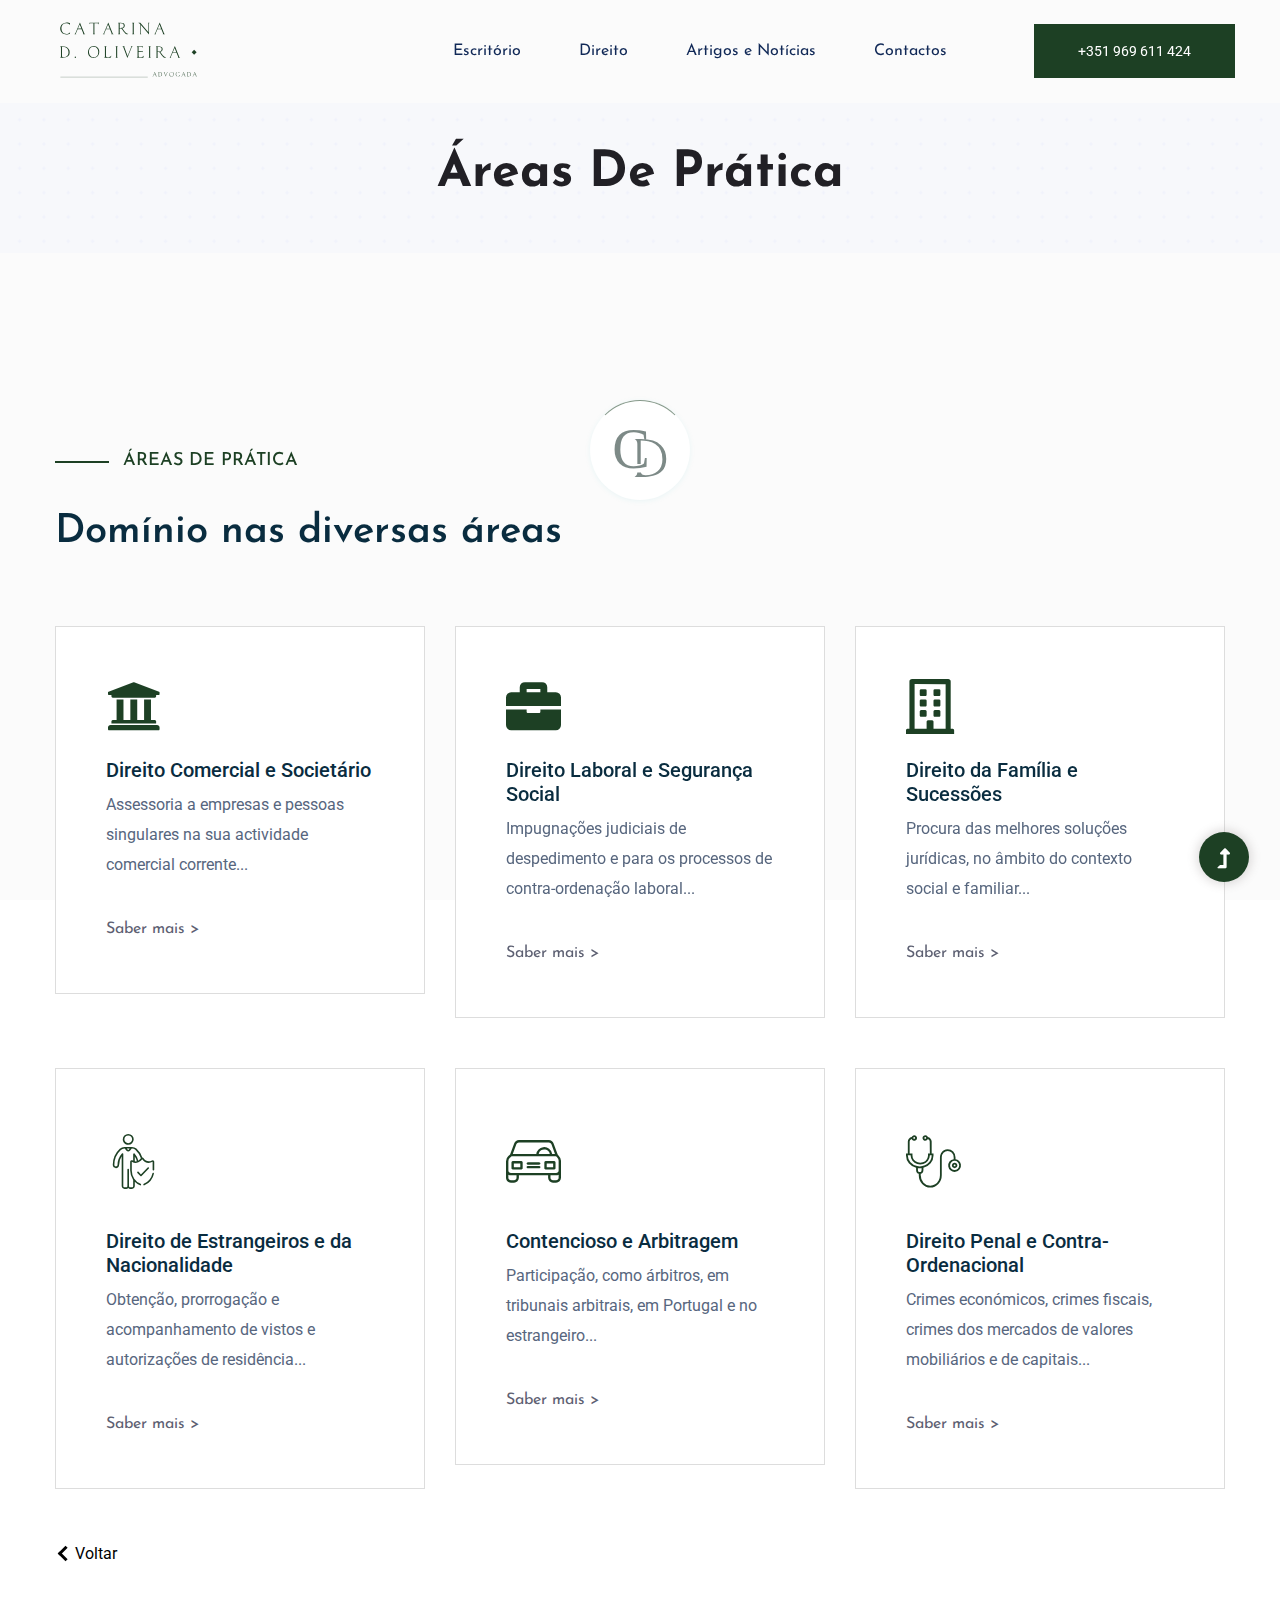
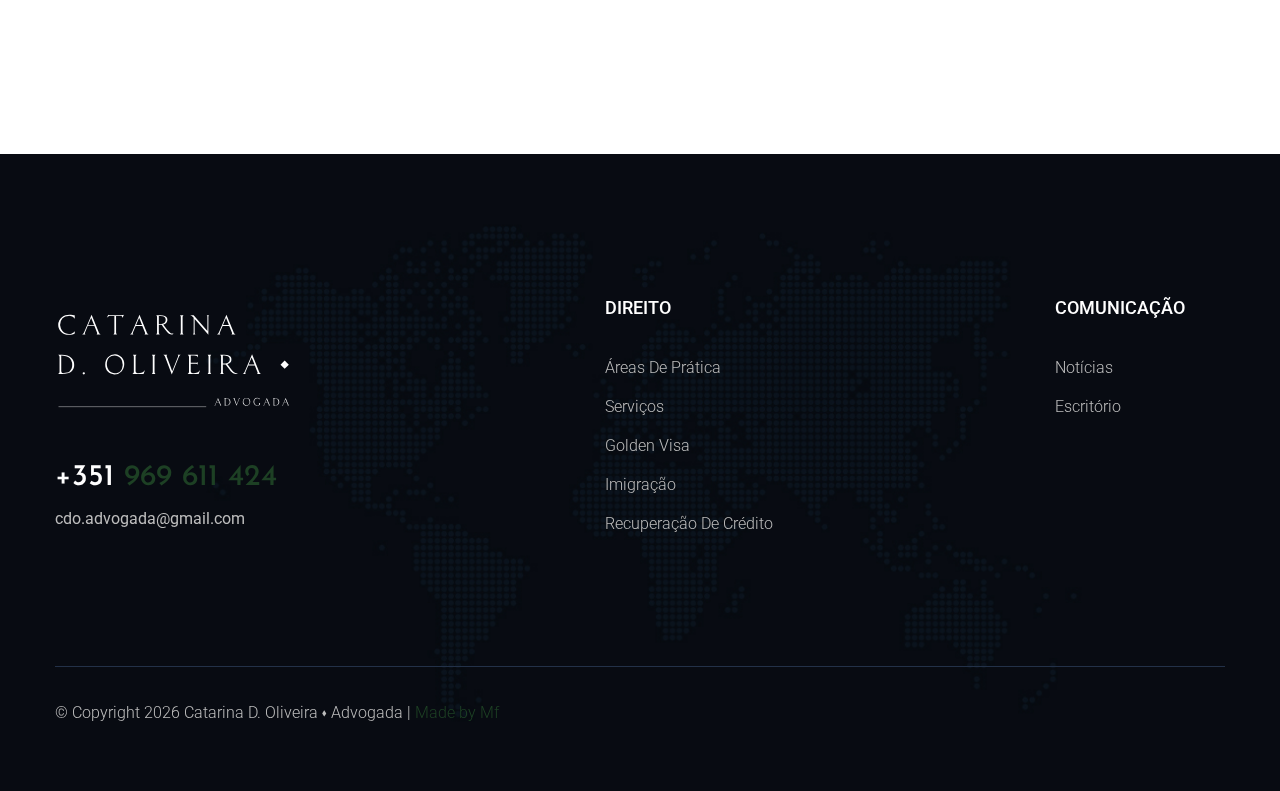
==== commit 4f96d0a1: "1.1" ====
--- a/areas_de_pratica.html
+++ b/areas_de_pratica.html
@@ -200,7 +200,7 @@
                               
                                 <div class="footer-number">
                                     <h4><span>+351 </span>969 611 424</h4>
-                                    <p>catarinadoliveira-57883l@adv.oa.pt</p>
+                                    <p>cdo.advogada@gmail.com</p>
                                 </div>
                             </div>
                         </div>
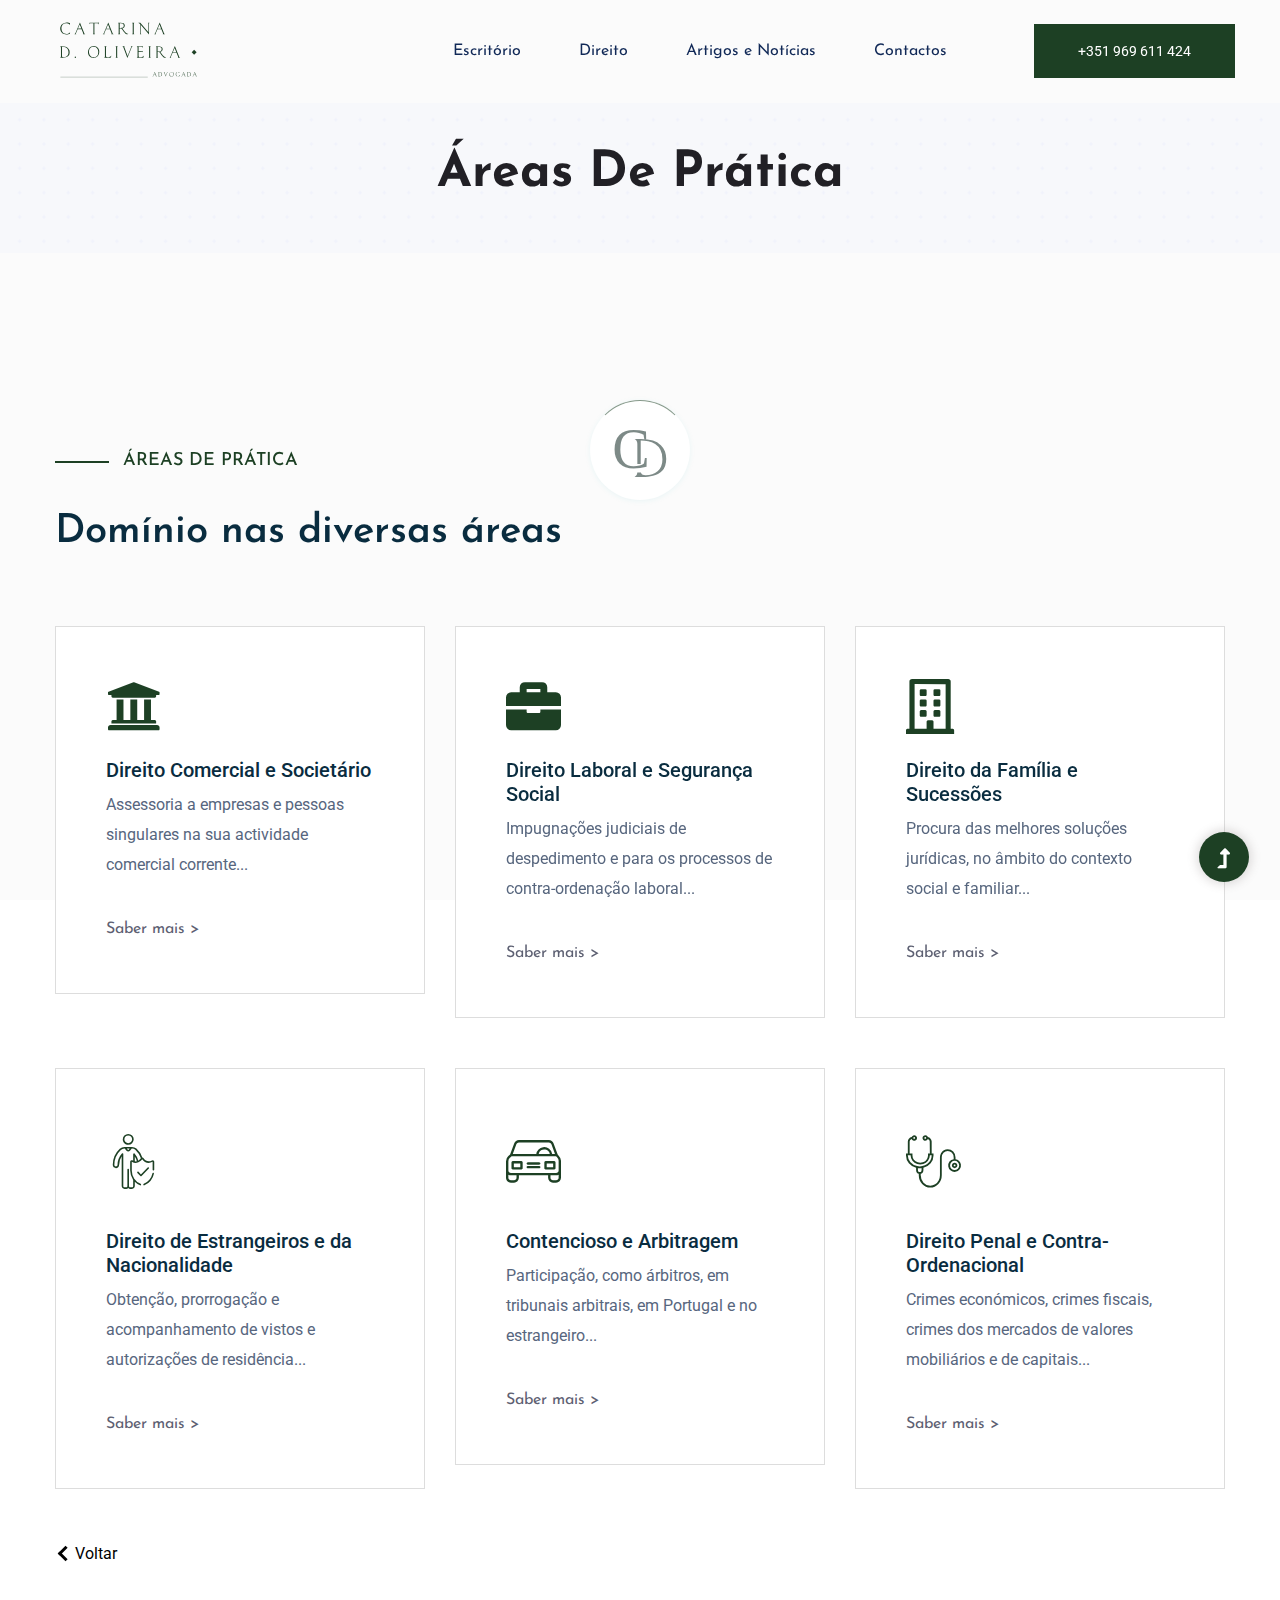
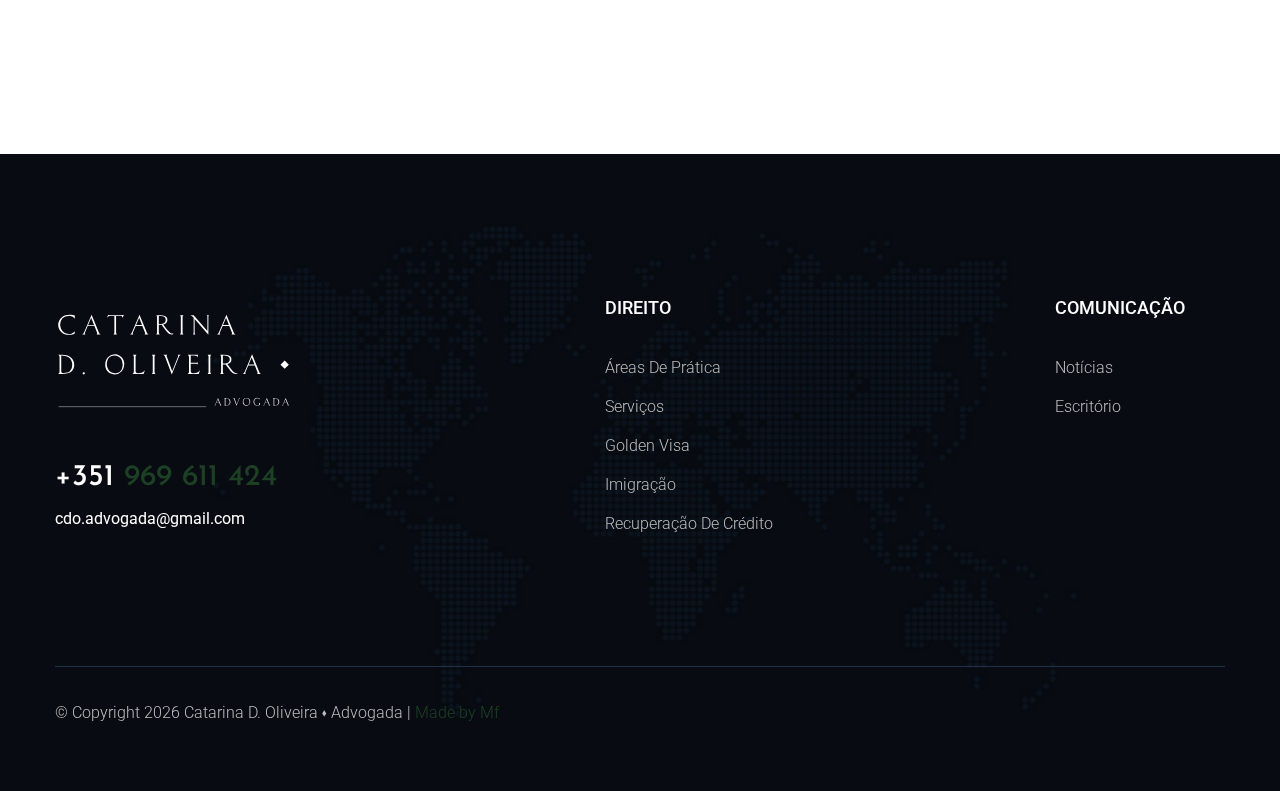
==== commit 9d88129f: "1.1.2" ====
--- a/areas_de_pratica.html
+++ b/areas_de_pratica.html
@@ -200,7 +200,7 @@
                               
                                 <div class="footer-number">
                                     <h4><span>+351 </span>969 611 424</h4>
-                                    <p>cdo.advogada@gmail.com</p>
+                                    <p><a href="cdo.advogada@gmail.com">cdo.advogada@gmail.com</a></p>
                                 </div>
                             </div>
                         </div>
--- a/assets/css/style.css
+++ b/assets/css/style.css
@@ -24,3 +24,10 @@
     color:#1d4024;
     border: 3px solid #1d4024;
 }
+
+/* Estilo do botão desabilitado */
+button#submitBtnContacts:disabled {
+    background-color: #5454549e;
+    color: #484747 !important;
+    cursor: not-allowed;
+}
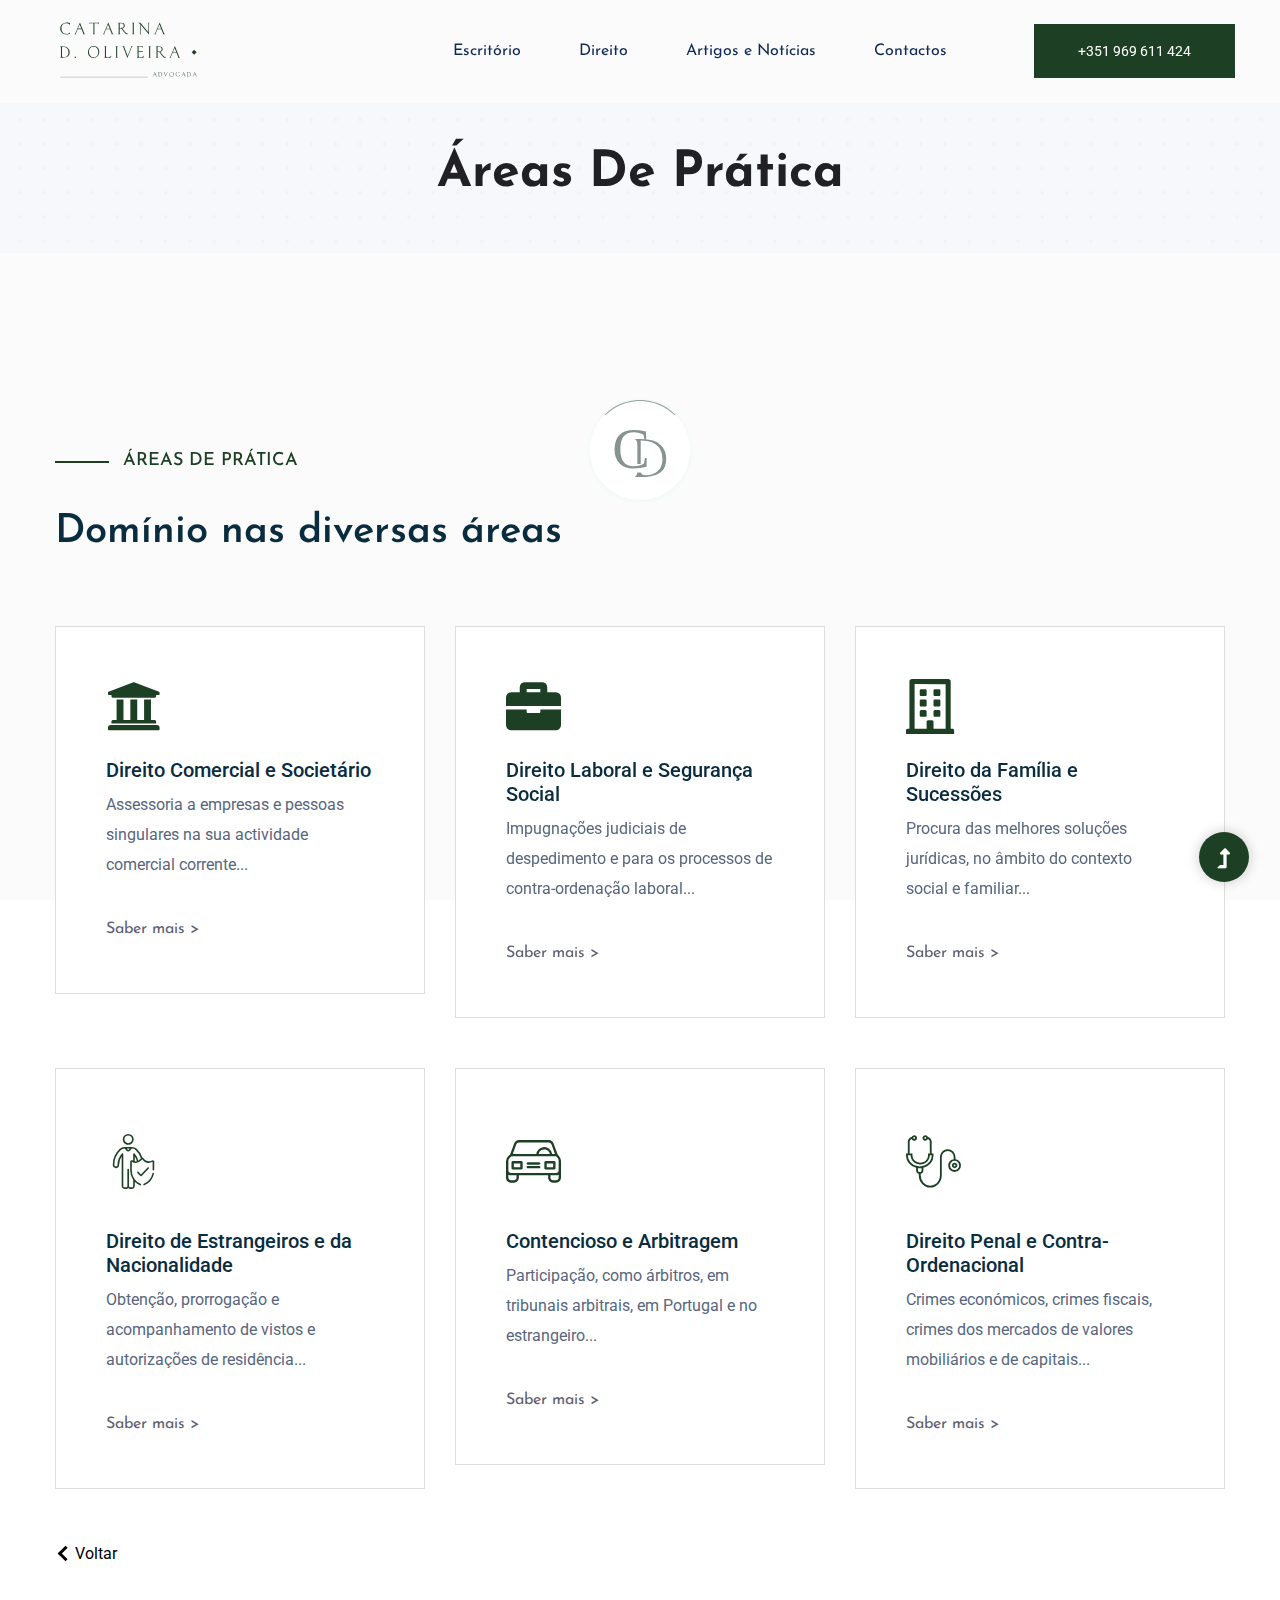
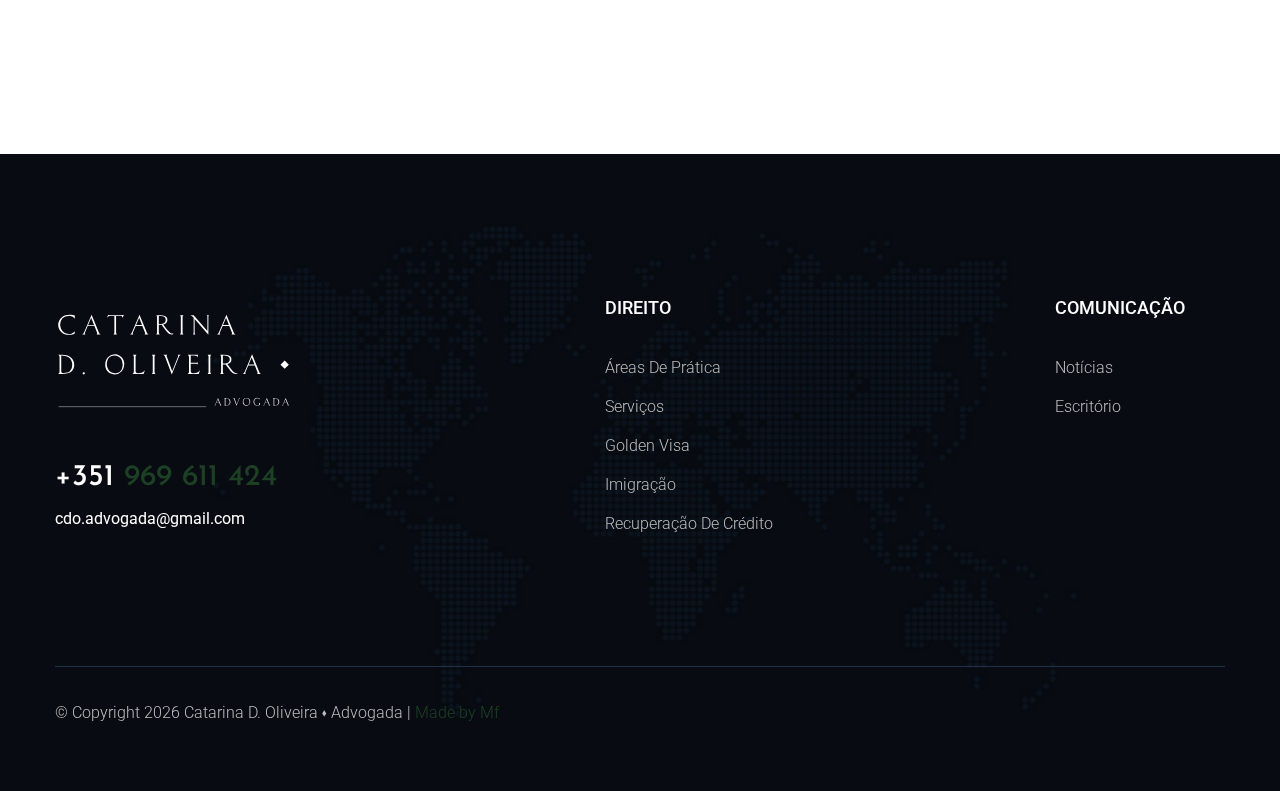
==== commit b6eb6d1e: "1.2" ====
--- a/areas_de_pratica.html
+++ b/areas_de_pratica.html
@@ -200,7 +200,7 @@
                               
                                 <div class="footer-number">
                                     <h4><span>+351 </span>969 611 424</h4>
-                                    <p><a href="cdo.advogada@gmail.com">cdo.advogada@gmail.com</a></p>
+                                    <p><a href="mailto:cdo.advogada@gmail.com">cdo.advogada@gmail.com</a></p>
                                 </div>
                             </div>
                         </div>
